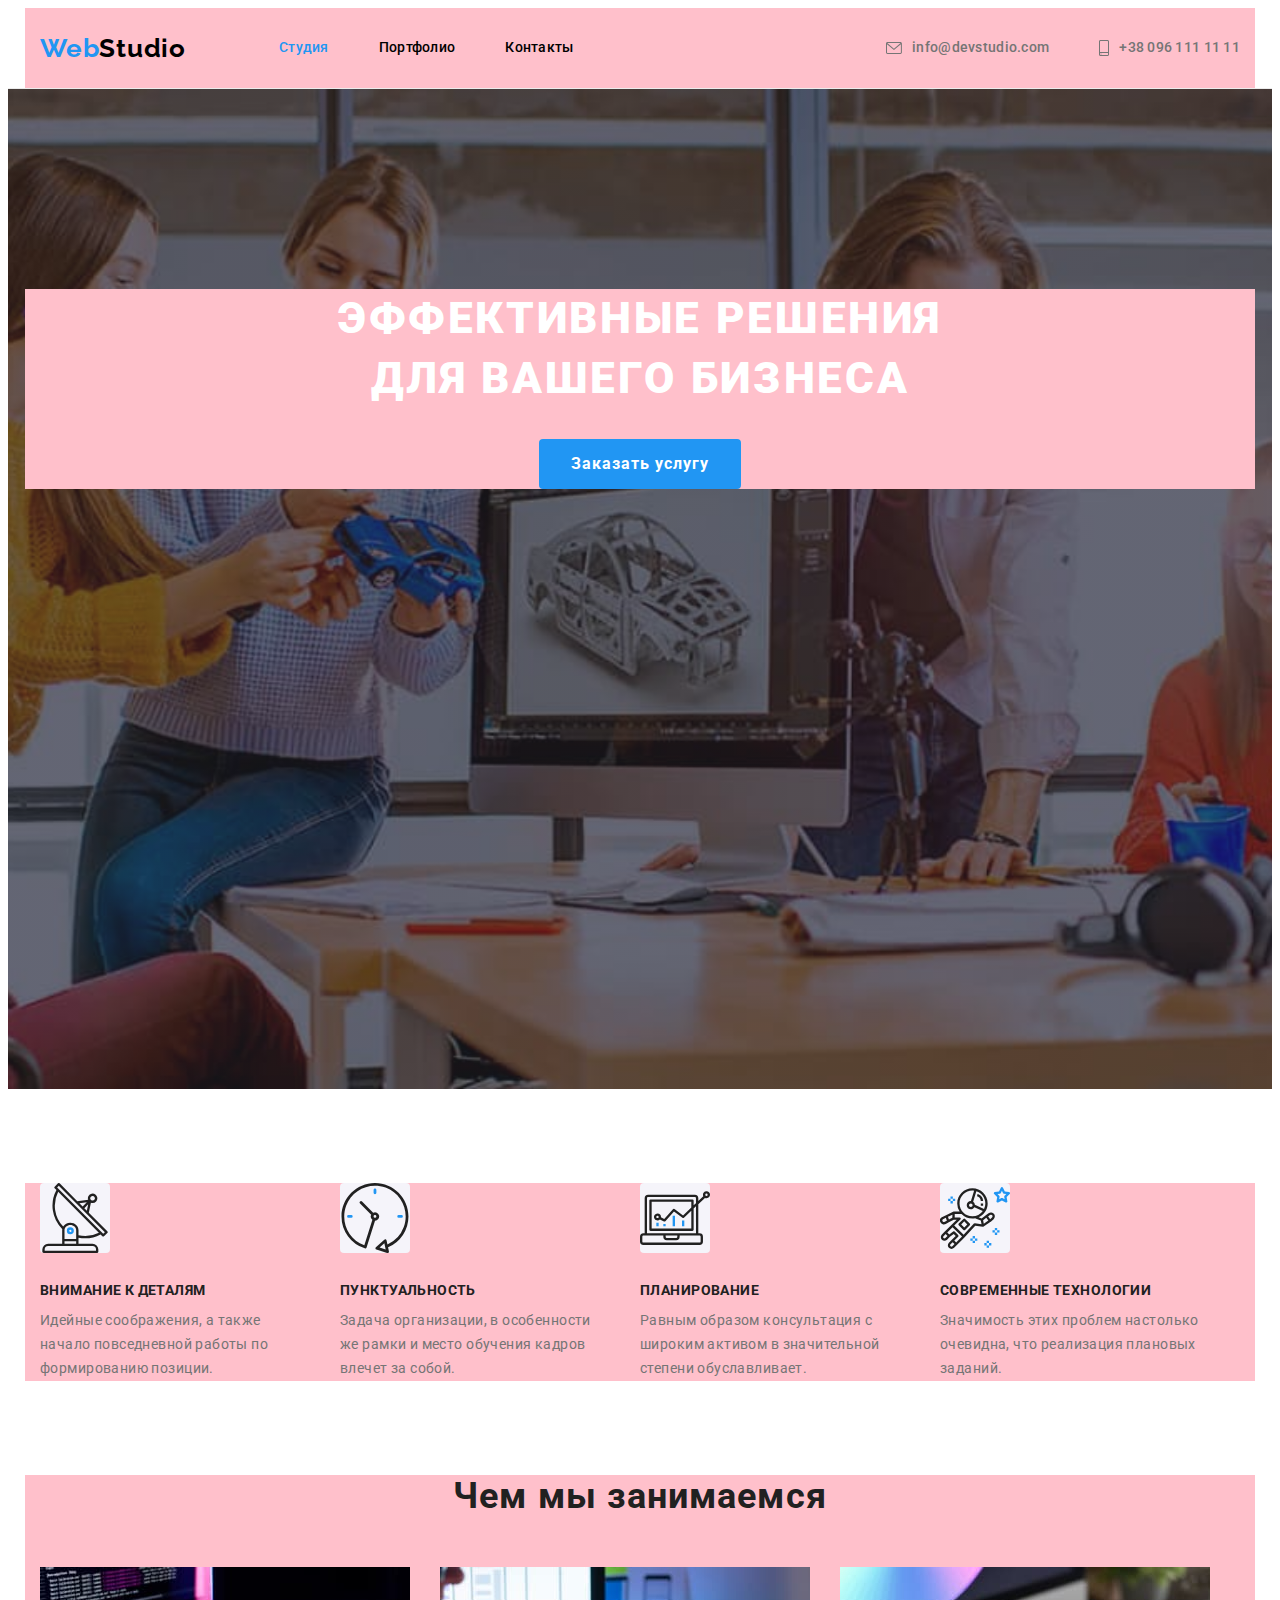
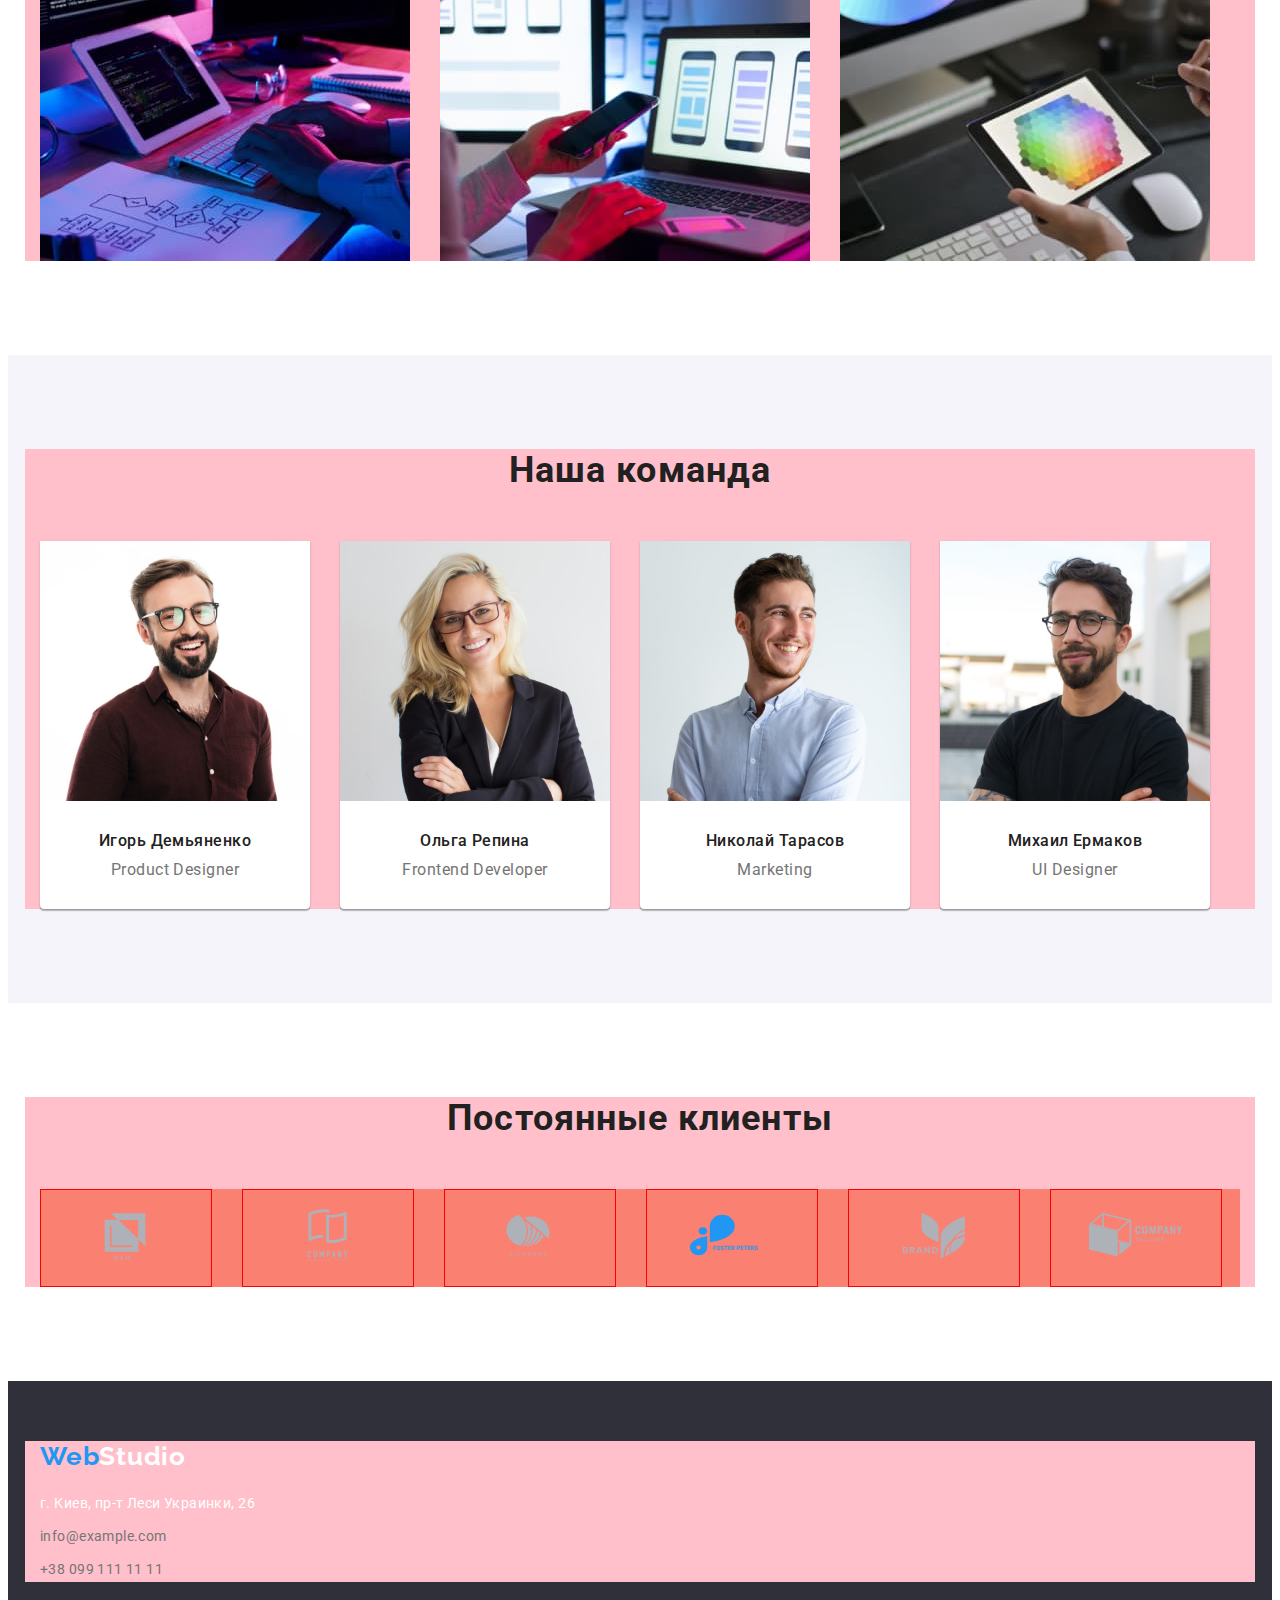
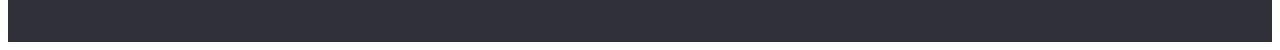
==== index.html @ 5b881569 "problem with pudding" ====
<!DOCTYPE html>
<html lang="ru">
<head>
  <meta charset="UTF-8">
  <meta http-equiv="X-UA-Compatible" content="IE=edge">
  <meta name="viewport" content="width=device-width, initial-scale=1.0">
  <title>WebStudio</title>
  <link href="https://fonts.googleapis.com/css2?family=Raleway:wght@700&family=Roboto:wght@400;500;700;900&display=swap" rel="stylesheet">
  <link rel="stylesheet" 
   href="https://cdnjs.cloudflare.com/ajax/libs/modern-normalize/1.1.0/modern-normalize.min.css" integrity="sha512-wpPYUAdjBVSE4KJnH1VR1HeZfpl1ub8YT/NKx4PuQ5NmX2tKuGu6U/JRp5y+Y8XG2tV+wKQpNHVUX03MfMFn9Q==" 
   crossorigin="anonymous"
   referrerpolicy="no-referrer" />
  <link rel="stylesheet" href="./css/style.css">
</head>
<body>
  <!-- шапка страници-->
  <header class="header">
    <div class="header-container container">
      <nav class="header-navigation">
        <a class="header-logo link" href="" lang="en">
           <span class="header-logo-first">Web</span>Studio</a>
        <ul class="header-list list">
          <li class="header-item"><a class="header-link link current" href="">Студия</a></li>
          <li class="header-item"><a class="header-link link" href="./portfolio.html">Портфолио</a></li>
          <li class="header-item"><a class="header-link link" href="">Контакты</a></li>
        </ul>
      </nav>
      <ul class="header-inf list">
        <li class="header-inf-item"><a class="header-inf-link link" href="mailto:info@devstudio.com">
          <svg class="header-inf-icon-convert">
            <use href="./img/icons.svg#convert"></use>
          </svg>info@devstudio.com</a></li>
        <li class="header-inf-item"><a class="header-inf-link link" href="tel:+380961111111">
          <svg class="header-inf-icon-smartphone">
            <use href="./img/icons.svg#smartphone"></use>
          </svg>+38 096 111 11 11</a></li>
      </ul>
    </div>
  </header>
  <main>
    
    <!-- секция герой -->
     <section class="hero">
      <div class="hero-container container ">
        <h1 class="hero-title">Эффективные решения для вашего бизнеса</h1>
        <button class="hero-btn" type="button">Заказать услугу</button>
      </div>
     </section>
    <!-- секция инфо о работе -->
     <section class="about section">
      <div class="container">
        <h2 class="about-title visually-hidden">Секция о работе</h2> <!-- скрытый заголовок -->
        <ul class="about-list list">
          <li class="about-item">
            <svg class="about-icon">
              <use href="./img/icons.svg#antenna" ></use>
            </svg>
            <h3 class="about-item-title">Внимание к деталям</h3>
            <p class="about-item-text">Идейные соображения, а также начало повседневной работы по формированию позиции.</p>
          </li>

          <li class="about-item">
            <svg class="about-icon">
              <use href="./img/icons.svg#clock"></use>
            </svg>
            <h3 class="about-item-title">Пунктуальность</h3>
            <p class="about-item-text">Задача организации, в особенности же рамки и место обучения кадров влечет за собой.</p>
          </li>

          <li class="about-item">
            <svg class="about-icon">
              <use href="./img/icons.svg#diagram"></use>
            </svg>
            <h3 class="about-item-title">Планирование</h3>
            <p class="about-item-text">Равным образом консультация с широким активом в значительной степени обуславливает.</p>
          </li>

          <li class="about-item">
            <svg class="about-icon">
              <use href="./img/icons.svg#astronaut"></use>
            </svg>
            <h3 class="about-item-title">Современные технологии</h3>
            <p class="about-item-text">Значимость этих проблем настолько очевидна, что реализация плановых заданий.</p>
          </li>
        </ul>
      </div>
     </section>
    <!-- секция чем занимаемся -->
     <section class="work section">
      <div class="container">
        <h2 class="work-title">Чем мы занимаемся</h2>
        <ul class="work-list list">
          <li class="work-item"><img src="./img/work1.jpg" alt="написание кода на техническом устройстве" width="370" height="294"></li>
          <li class="work-item"><img src="./img/work2.jpg" alt="дизайн продукта" width="370" height="294"></li>
          <li class="work-item"><img src="./img/work3.jpg" alt="выбор колористики" width="370" height="294"></li>
        </ul>
      </div>
     </section>
    <!-- секция инфо о команде -->
     <section class="comand section">
      <div class="container">
        <h2 class="comand-title">Наша команда</h2>
        <ul class="comand-list list">
          <li class="comand-item">
            <img src="./img/person1.jpg" alt="первый член команды" width="270" height="260">
            <div class="comand-box">
              <h3 class="comand-item-name">Игорь Демьяненко</h3>
              <p class="comand-item-work" lang="en">Product Designer</p>
          
            </div>  
          </li>

          <li class="comand-item">
            <img src="./img/person2.jpg" alt="второй член команды" width="270" height="260">
            <div class="comand-box">
              <h3 class="comand-item-name">Ольга Репина</h3>
              <p class="comand-item-work" lang="en">Frontend Developer</p>
          
            </div>
          </li>

          <li class="comand-item">
            <img src="./img/person3.jpg" alt="третий член команды" width="270" height="260">
            <div class="comand-box">
              <h3 class="comand-item-name">Николай Тарасов</h3>
              <p class="comand-item-work" lang="en">Marketing</p>
            </div>
          </li>

          <li class="comand-item">
            <img src="./img/person4.jpg" alt="четвертый член команды" width="270" height="260">
            <div class="comand-box">
              <h3 class="comand-item-name">Михаил Ермаков</h3>
              <p class="comand-item-work" lang="en">UI Designer</p>
            </div>
          </li>
        </ul>
      </div>  
     </section>
    <!--  секция постоянные клиенты-->
     <section class="clients section">
       <div class="container">
        <h2 class="clients-title">Постоянные клиенты</h2>
        <ul class="clients-list list">
          <li class="clients-item"><a class="clients-link link" href="">
            <svg class="clients-icon" width="106" height="60">
              <use href="./img/icons.svg#client1"></use>
            </svg> 
          </a></li>
          <li class="clients-item"><a class="clients-link link" href="">
            <svg class="clients-icon" width="106" height="60">
              <use href="./img/icons.svg#client2"></use>
            </svg> 
          </a></li>
          <li class="clients-item"><a class="clients-link link" href="">
            <svg class="clients-icon" width="106" height="60">
              <use href="./img/icons.svg#client3"></use>
            </svg> 
          </a></li>
          <li class="clients-item"><a class="clients-link link" href="">
            <svg class="clients-icon" width="106" height="60">
              <use href="./img/icons.svg#client4"></use>
            </svg> 
          </a></li>
          <li class="clients-item"><a class="clients-link link" href="">
            <svg class="clients-icon" width="106" height="60">
              <use href="./img/icons.svg#client5"></use>
            </svg> 
          </a></li>
          <li class="clients-item"><a class="clients-link link" href="">
            <svg class="clients-icon" width="106" height="60">
              <use href="./img/icons.svg#client6"></use>
            </svg> 
          </a></li>
        </ul>
       </div> 
     </section>
  </main>
  <footer class="footer">
    <div class="container">
      <a class="footer-logo link" href="" lang="en"><span class="footer-logo-first">Web</span>Studio</a>
      <address class="footer-address">
      <ul class="footer-adress-list list">
        <li class="footer-adress-item">
          <a class="footer-adress-nav-link link" href="https://goo.gl/maps/MZJRuHexeMQYuUyE6" target="_blank" rel="noopener noreferrer">г. Киев, пр-т Леси Украинки, 26</a>
        </li>

        <li class="footer-adress-item">
          <a class="footer-adress-link link" href="mailto:info@example.com">info@example.com</a>
        </li>
        
        <li class="footer-adress-item">
          <a class="footer-adress-link link" href="tel:+380991111111">+38 099 111 11 11</a>
        </li>
      </ul>
    </address>   
    </div>
  </footer>
</body>
</html>
---- css/style.css ----
:root {
    --accent-color: #2196F3;
    --primary-color: #757575;
    --header-logo-color: #000000;
    --main-title-color:#212121;
    --hero-title-color: #ffffff;
    --footer-tel-mail-text-color: rgba(255, 255, 255, 0,6);
    --hero-btn-color: #188CE8;
    --background-about-icon: #F5F4FA;

    --second-background-color:#F5F4FA;
    --main-background-color: #2F303A;
    --border-color: #ECECEC;
    --border-color-filter: #EEEEEE;
    --box-shadow-comand:0px 1px 3px rgba(0, 0, 0, 0.12), 0px 1px 1px rgba(0, 0, 0, 0.14), 0px 2px 1px rgba(0, 0, 0, 0.2)

}

p, h1, h2, h3, h4, h5, h6{
    margin: 0px;
}
ul{
    margin: 0;
    padding: 0;
}
.container{
    width: 1200px;
    padding-left: 15px;
    padding-right: 15px;
    margin: 0 auto;
    background-color: pink;
}
body {
    font-family: "Roboto",sans-serif;
    color: var(--primary-color);
    background-color: var(--hero-title-color);
}
.list {
    list-style: none;
}
.link {
    text-decoration: none;
}
.visually-hidden {
    position: absolute;
    white-space: nowrap;
    width: 1px;
    height: 1px;
    overflow: hidden;
    border: 0;
    padding: 0;
    clip: rect(0 0 0 0);
    clip-path: inset(50%);
    margin: -1px;
}
.header-list .header-link.current {
    color: var(--accent-color);
}
.filter-btn-list .filter-btn.current {
    color: var(--hero-title-color);
    background-color: var(--accent-color);
}

.section{
    padding: 94px 0;
}
img{
    display: block;
    max-width: 100%;
    height: auto;
}
/* -------------------header--------------------------- */
.header{
    border-bottom: 1px solid var(--border-color);
 
}
.header-container{
    display: flex;
    align-items: center;
}
.header-navigation{
    display: flex;
    align-items: center;
}
.header-logo {
    margin-right: 93px;

    font-family: Raleway;
    font-weight: 700;
    font-size: 26px;
    line-height: 1.09;
    letter-spacing: 0.03em;
    color: var(--header-logo-color);
}
.header-logo-first {
    color: var(--accent-color);
}
.header-link {
    display: block;
    padding-top: 32px;
    padding-bottom: 32px;

    font-weight: 500;
    font-size: 14px;
    line-height: 1.14;
    letter-spacing: 0.02em;
    color: var(--header-logo-color);
}
.header-link:hover,
.header-link:focus,
.header-inf-link:hover,
.header-inf-link:focus{
    color: var(--accent-color);
}
.header-inf{
    display: flex;
    margin-left: auto;

    }
.header-inf-link {
    padding-top: 32px;
    padding-bottom: 32px;
    display: flex;
    align-items: center;

    font-weight: 500;
    font-size: 14px;
    line-height: 1.14;
    letter-spacing: 0.02em;
    color: var(--primary-color);


}
.header-inf-icon-convert{
    margin-right: 10px;

    width: 16px;
    height: 12px;
    fill: currentColor;
    
}
.header-inf-icon-smartphone{
    margin-right: 10px;

    width: 10px;
    height: 16px;  
    fill: currentColor  
}
.header-inf-item + .header-inf-item {
    margin-left: 50px;
}

.header-list{
    display: flex;
}
.header-item:not(:last-child){
    margin-right: 50px;
}


/* -------------------hero--------------------------- */
.hero {
   
    text-align: center  ;

    padding: 200px 0;
    max-width: 1600px;
    height: 600px;
    margin-left: auto;
    margin-right: auto;

    background-color: var(--main-background-color); 
    background-image:
    linear-gradient( 
        rgba(47, 48, 58, 0.4),
    rgba(47, 48, 58, 0.4)
    ),
    url(../img/hero.jpg);
    background-repeat: no-repeat;
    background-position: center;
    background-size: cover;
}

.hero-title {
    margin: 0 auto 30px;


    width: 696px;  
    font-weight: 900;
    font-size: 44px;
    line-height: 1.36;
    text-align: center;
    letter-spacing: 0.06em;
    text-transform: uppercase;
    color: var(--hero-title-color);
}
.hero-btn {    
    border-radius: 4px;
    border: 0px;
    min-width: 200px;   
    padding: 10px 32px;

    font-style: normal;
    font-family: inherit;
    font-weight: 700;
    font-size: 16px;
    line-height: 1.87;
    
    align-items: center;
    text-align: center;
    letter-spacing: 0.06em;
    color: var(--hero-title-color);
    cursor: pointer;
    background-color: var(--accent-color);
  
}
.hero-btn:focus,
.hero-btn:hover{
    background-color: var(--hero-btn-color) ;
}
/* -------------------about--------------------------- */
.about-list{
    display: flex;
    flex-wrap: wrap;
}
.about-item{
    width: 270px;
    
}
.about-item:not(:nth-child(4n)){
    margin-right: 30px;
}
.about-icon{
    display: flex;
    /* padding-top: 25px;
    padding-bottom: 25px; */
    margin-bottom: 30px;
    width: 70px;
    height: 70px;
    border-radius: 4px;
    background-color: var(--background-about-icon);
}
.about-item-title {
    margin-bottom: 10px;

    font-weight: 700;
    font-size: 14px;
    line-height: 1.14;
    letter-spacing: 0.03em;
    text-transform: uppercase;
    color: var(--main-title-color);   
 
}
.about-item-text {
    font-size: 14px;
    line-height: 1.71;
    letter-spacing: 0.03em;
}
/* -------------------work--------------------------- */
.work{
    padding-top: 0;
}
.work-list{
    display: flex;
    flex-wrap: wrap;
}
.work-item:not(:nth-child(3n)){
    margin-right: 30px;
}
.work-title {
    margin-bottom: 50px;

    font-weight: 700;
    font-size: 36px;
    line-height: 1.17;
    text-align: center;
    letter-spacing: 0.03em;
    color: var(--main-title-color);
}
/* -------------------comand--------------------------- */
.comand {
    background-color: var(--second-background-color);
}
.comand-list{
    display: flex;
    flex-wrap: wrap;
}
.comand-item {
    background-color: var(--hero-title-color);
    border-radius: 0px 0px 4px 4px;
    box-shadow: var(--box-shadow-comand);
}
.comand-item:not(:nth-child(4n)){
    margin-right: 30px;
}
.comand-title {
    margin-bottom: 50px;

    font-style: normal; 
    font-weight: 700;
    font-size: 36px;
    line-height: 1.17;
    text-align: center;
    letter-spacing: 0.03em;
    color: var(--main-title-color);
}
.comand-box{
    padding-top: 30px;
    padding-bottom: 30px;
}
.comand-item-name {
    margin-bottom: 10px; 

    font-weight: 500;
    font-size: 16px;
    line-height: 1.19;
    text-align: center;
    letter-spacing: 0.03em;
    color: var(--main-title-color);
}
.comand-item-work {
    font-size: 16px;
    line-height: 1.19;
    text-align: center;
    letter-spacing: 0.03em;
    
    color: #757575;
}
/* -------------------clients--------------------------- */
.clients-title{
    margin-bottom: 50px;
 
    font-style: normal;
    font-weight: 700;
    font-size: 36px;
    line-height: 1.17;
    text-align: center;
    letter-spacing: 0.03em;

    color: var(--main-title-color);
    }

.clients-list{
    display: flex;
    background-color: salmon;
    
}
.clients-item{
    border: 1px solid red;
    padding: 16px 32px;

}
.clients-item + .clients-item {
    margin-left: 30px;
}


/* -------------------footer--------------------------- */
.footer {
    background-color: var(--main-background-color);
    padding-top: 60px;
    padding-bottom: 60px;
}
.footer-logo {
    display: block;
    margin-bottom: 20px;

    font-family: Raleway;
    font-style: normal;
    font-weight: 700;
    font-size: 26px;
    line-height: 1.19;
    letter-spacing: 0.03em;
    color: var(--hero-title-color);
 }
.footer-adress-item:not(:last-child){
    margin-bottom: 9px;
}
.footer-logo-first{
    color: var(--accent-color);
}
.footer-adress-nav-link {
    font-style: normal;
    font-weight: normal;
    font-size: 14px;
    line-height: 1.71;
    letter-spacing: 0.03em;
    color: var(--hero-title-color);
}
.footer-adress-link {
    font-style: normal;
    font-weight: normal;
    font-size: 14px;
    line-height: 1.71;
    letter-spacing: 0.03em;
    color: var(--footer-tel-mail-text-color);
}
.footer-adress-nav-link:hover,
.footer-adress-nav-link:focus,
.footer-adress-link:hover,
.footer-adress-link:focus{
    color: var(--accent-color);
}



/* -------------------PORTFOLIO.HTML--------------------------- */



/* -----------------filter-btn--------------------------------- */
.filter-btn-list{
    display: flex;
    margin-left: auto;
    margin-right: auto;
    margin-bottom: 50px;
    justify-content: center;
}
.filter-btn {
    display: inline-block;
    border-radius: 4px;
    border: 0px;
    padding: 6px 22px;

    background-color: var(--second-background-color);
    font-family: inherit;
    font-style: normal;
    font-weight: 500;
    font-size: 16px;
    line-height: 1.62;
    text-align: center;
    letter-spacing: 0.03em;

    color: var(--main-title-color);
    cursor: pointer;

}
.filter-btn-item:not(:last-child){
    margin-right: 8px;
}

.filter-btn:hover,
.filter-btn:focus {
    color: var(--hero-title-color);
    background-color: var(--accent-color);
}
/* ----------------filter-container--------------------------------? */
.filter-container-list{
    display: flex;
    flex-wrap: wrap;

    margin-left: -30px;
    margin-top: -30px;
}
.filter-container-item{
    margin: 0;
    padding: 0;
    flex-basis: calc(100% / 3 - 30px);
    margin-left: 30px;
    margin-top: 30px;
   
    border: 1px solid var(--border-color-filter);   
    background-color: var(--hero-title-color);
   
}

.filter-container-title {
    margin-bottom: 4px; 

    font-style: normal;
    font-weight: 700;
    font-size: 18px;
    line-height: 2;
    letter-spacing: 0.06em;
    color: var(--main-title-color);
}
.filter-container-after-title {
    font-size: 16px;
    line-height: 1.87;
    letter-spacing: 0.03em;
    color: var(--primary-color);
}
.filter-container-link {
    background-color: var(--hero-title-color);
}
.filter-box{
    padding: 20px 24px;
}
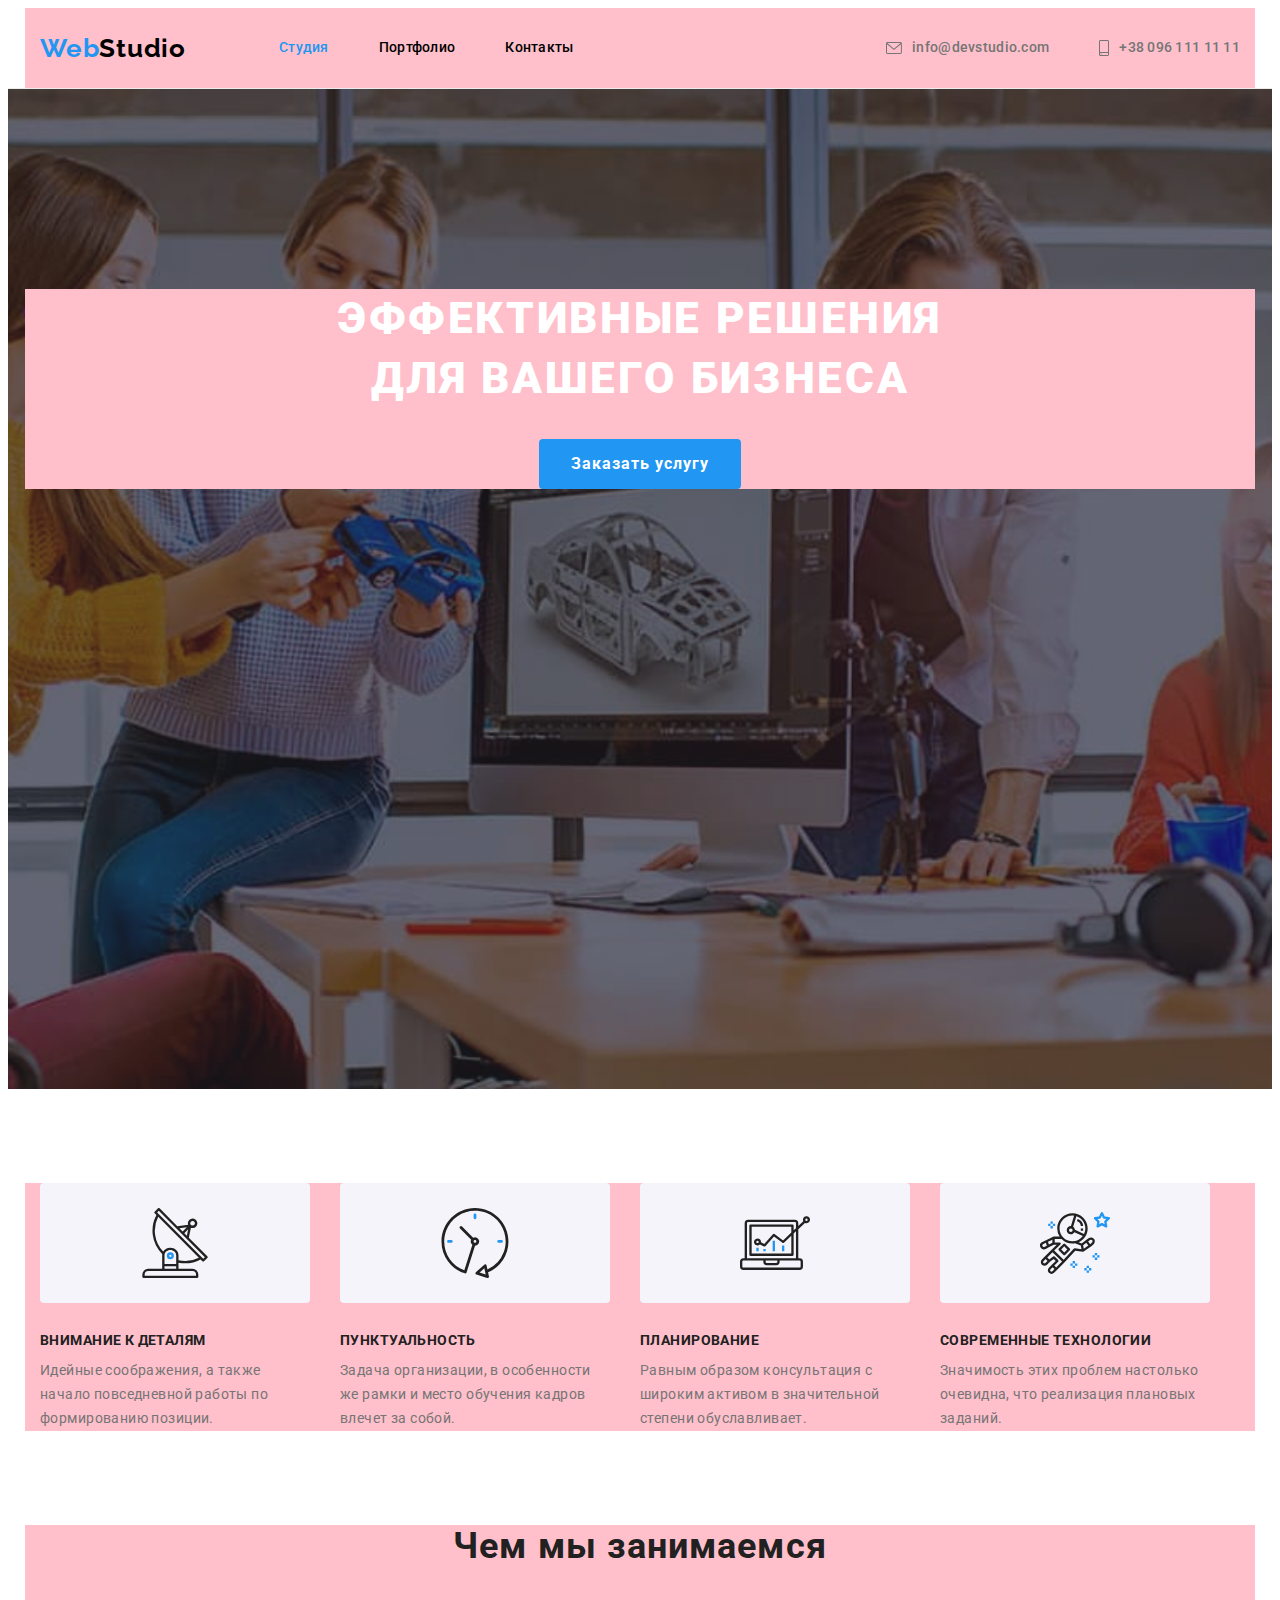
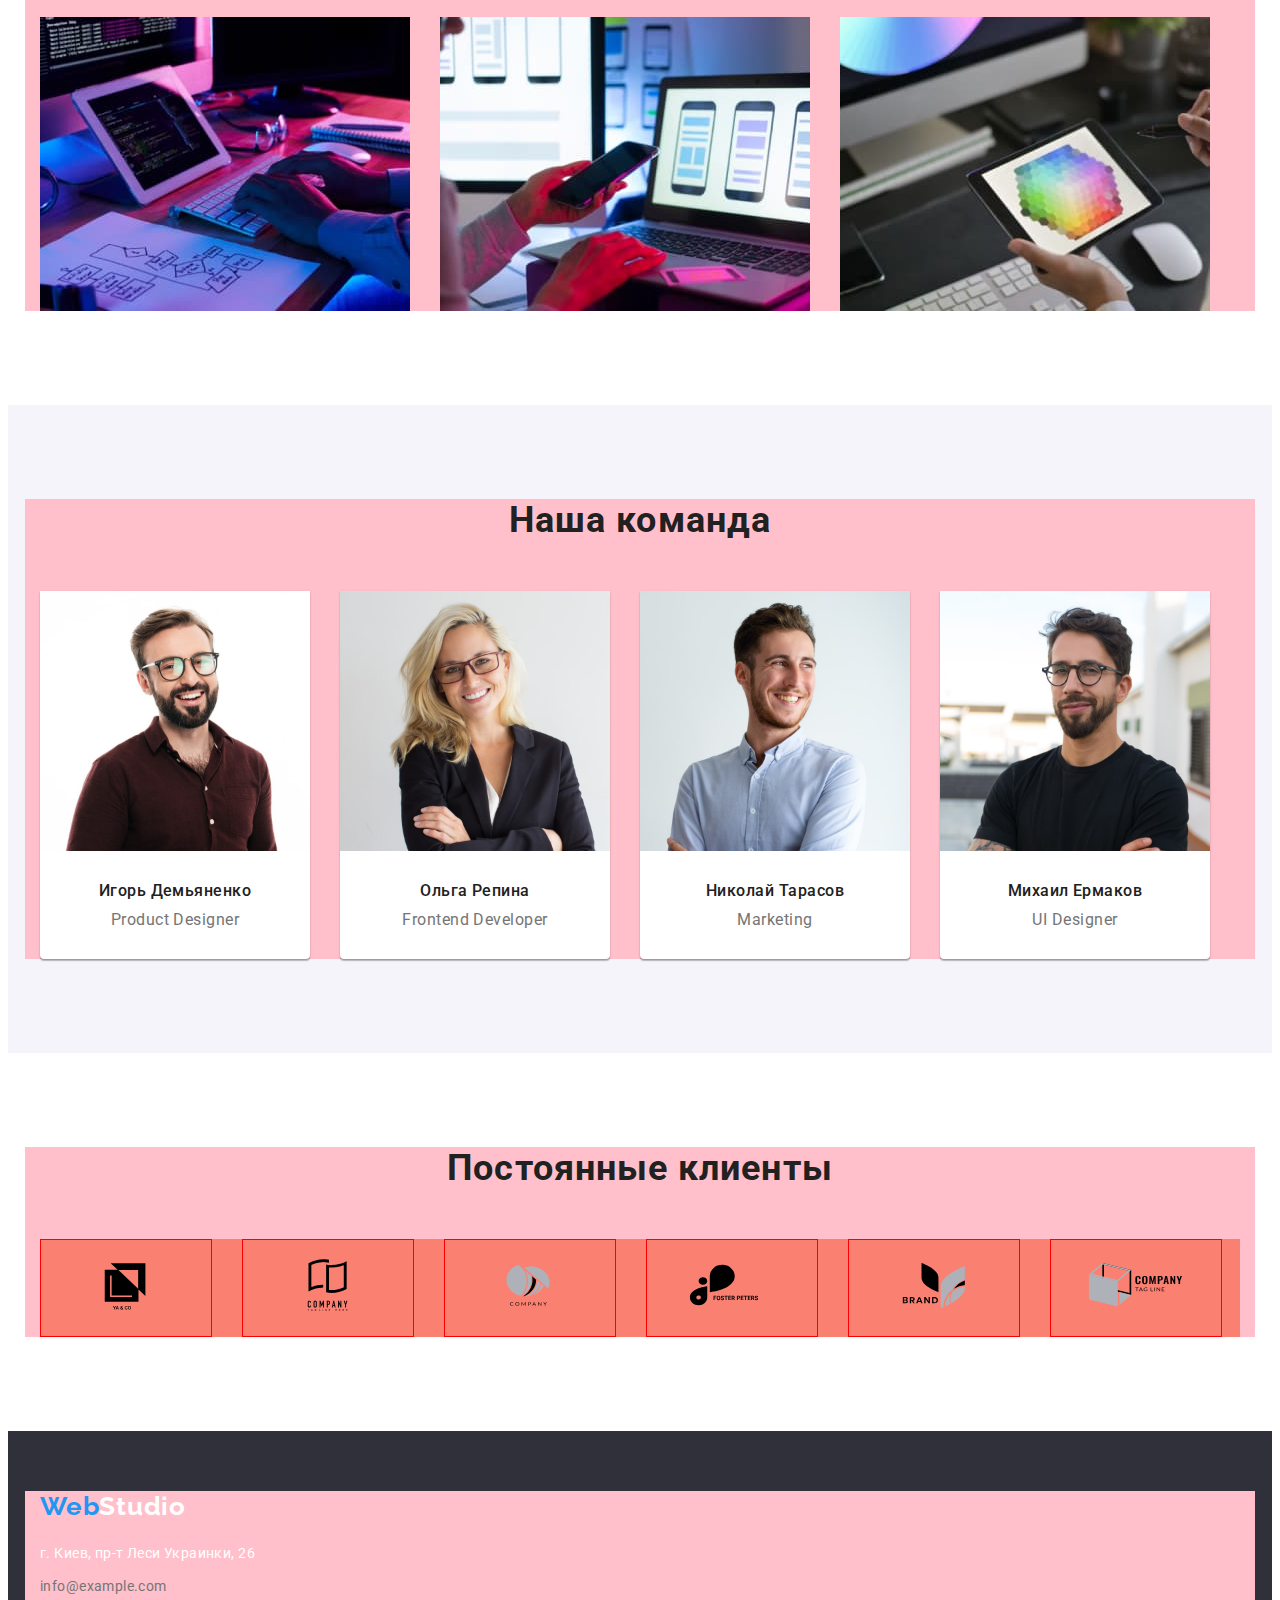
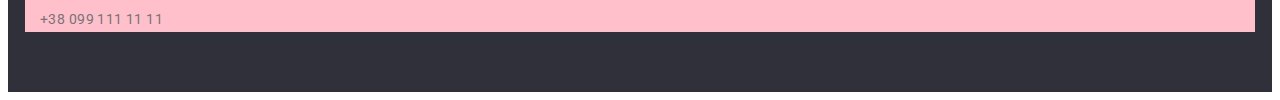
==== commit dd3fccec: "+about finish" ====
--- a/index.html
+++ b/index.html
@@ -52,33 +52,41 @@
         <h2 class="about-title visually-hidden">Секция о работе</h2> <!-- скрытый заголовок -->
         <ul class="about-list list">
           <li class="about-item">
-            <svg class="about-icon">
-              <use href="./img/icons.svg#antenna" ></use>
-            </svg>
+            <div class="about-item-icon">
+              <svg class="about-icon">
+                <use href="./img/icons.svg#antenna" ></use>
+              </svg>
+            </div class="about-item-icon">
             <h3 class="about-item-title">Внимание к деталям</h3>
             <p class="about-item-text">Идейные соображения, а также начало повседневной работы по формированию позиции.</p>
           </li>
 
           <li class="about-item">
-            <svg class="about-icon">
-              <use href="./img/icons.svg#clock"></use>
-            </svg>
+            <div class="about-item-icon">
+              <svg class="about-icon">
+                <use href="./img/icons.svg#clock"></use>
+              </svg>
+            </div class="about-item-icon">
             <h3 class="about-item-title">Пунктуальность</h3>
             <p class="about-item-text">Задача организации, в особенности же рамки и место обучения кадров влечет за собой.</p>
           </li>
 
           <li class="about-item">
-            <svg class="about-icon">
-              <use href="./img/icons.svg#diagram"></use>
-            </svg>
+            <div class="about-item-icon">
+              <svg class="about-icon">
+                <use href="./img/icons.svg#diagram"></use>
+              </svg>
+            </div>
             <h3 class="about-item-title">Планирование</h3>
             <p class="about-item-text">Равным образом консультация с широким активом в значительной степени обуславливает.</p>
           </li>
 
           <li class="about-item">
-            <svg class="about-icon">
-              <use href="./img/icons.svg#astronaut"></use>
-            </svg>
+            <div class="about-item-icon">
+              <svg class="about-icon">
+                <use href="./img/icons.svg#astronaut"></use>
+              </svg>
+            </div>
             <h3 class="about-item-title">Современные технологии</h3>
             <p class="about-item-text">Значимость этих проблем настолько очевидна, что реализация плановых заданий.</p>
           </li>
--- a/css/style.css
+++ b/css/style.css
@@ -230,15 +230,17 @@
 .about-item:not(:nth-child(4n)){
     margin-right: 30px;
 }
+.about-item-icon{
+    padding: 25px 100px;
+    background-color: var(--background-about-icon);
+    margin-bottom: 30px;
+    border-radius: 4px;
+}
 .about-icon{
     display: flex;
-    /* padding-top: 25px;
-    padding-bottom: 25px; */
-    margin-bottom: 30px;
+
     width: 70px;
     height: 70px;
-    border-radius: 4px;
-    background-color: var(--background-about-icon);
 }
 .about-item-title {
     margin-bottom: 10px;
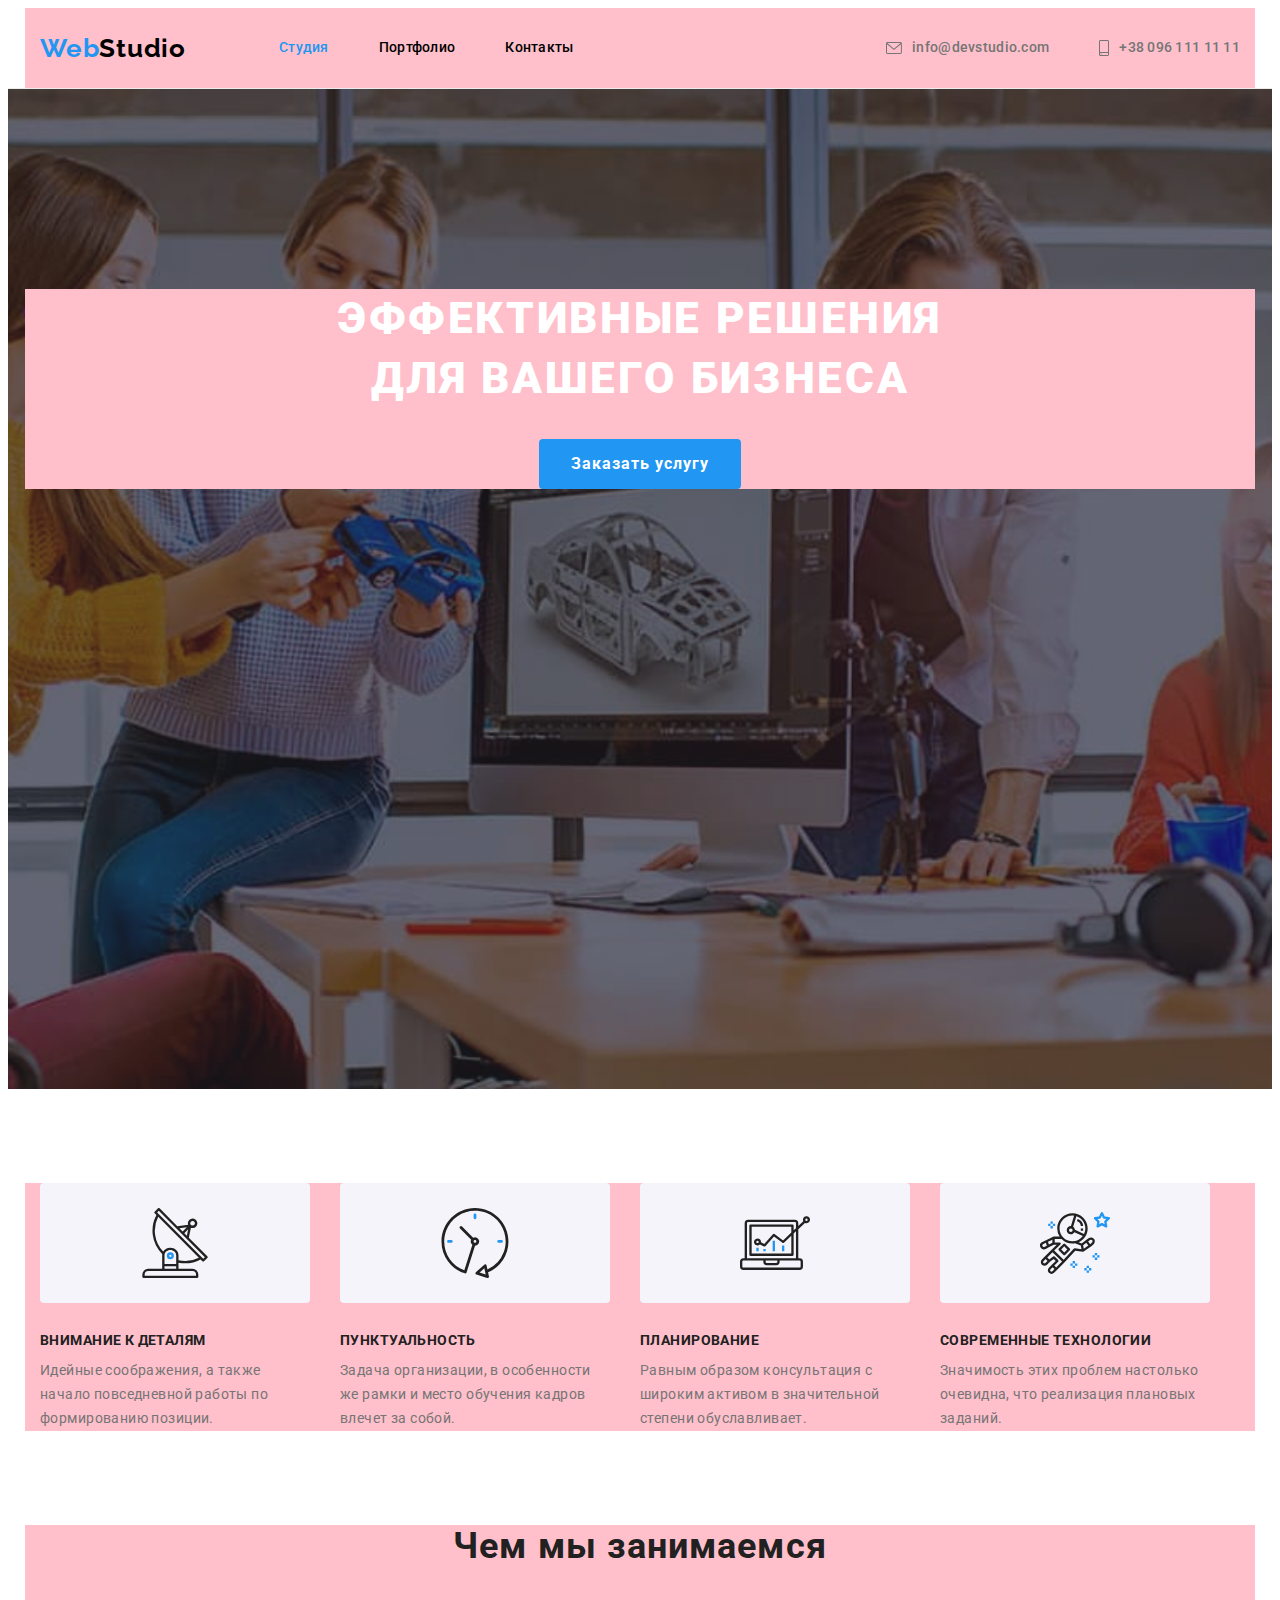
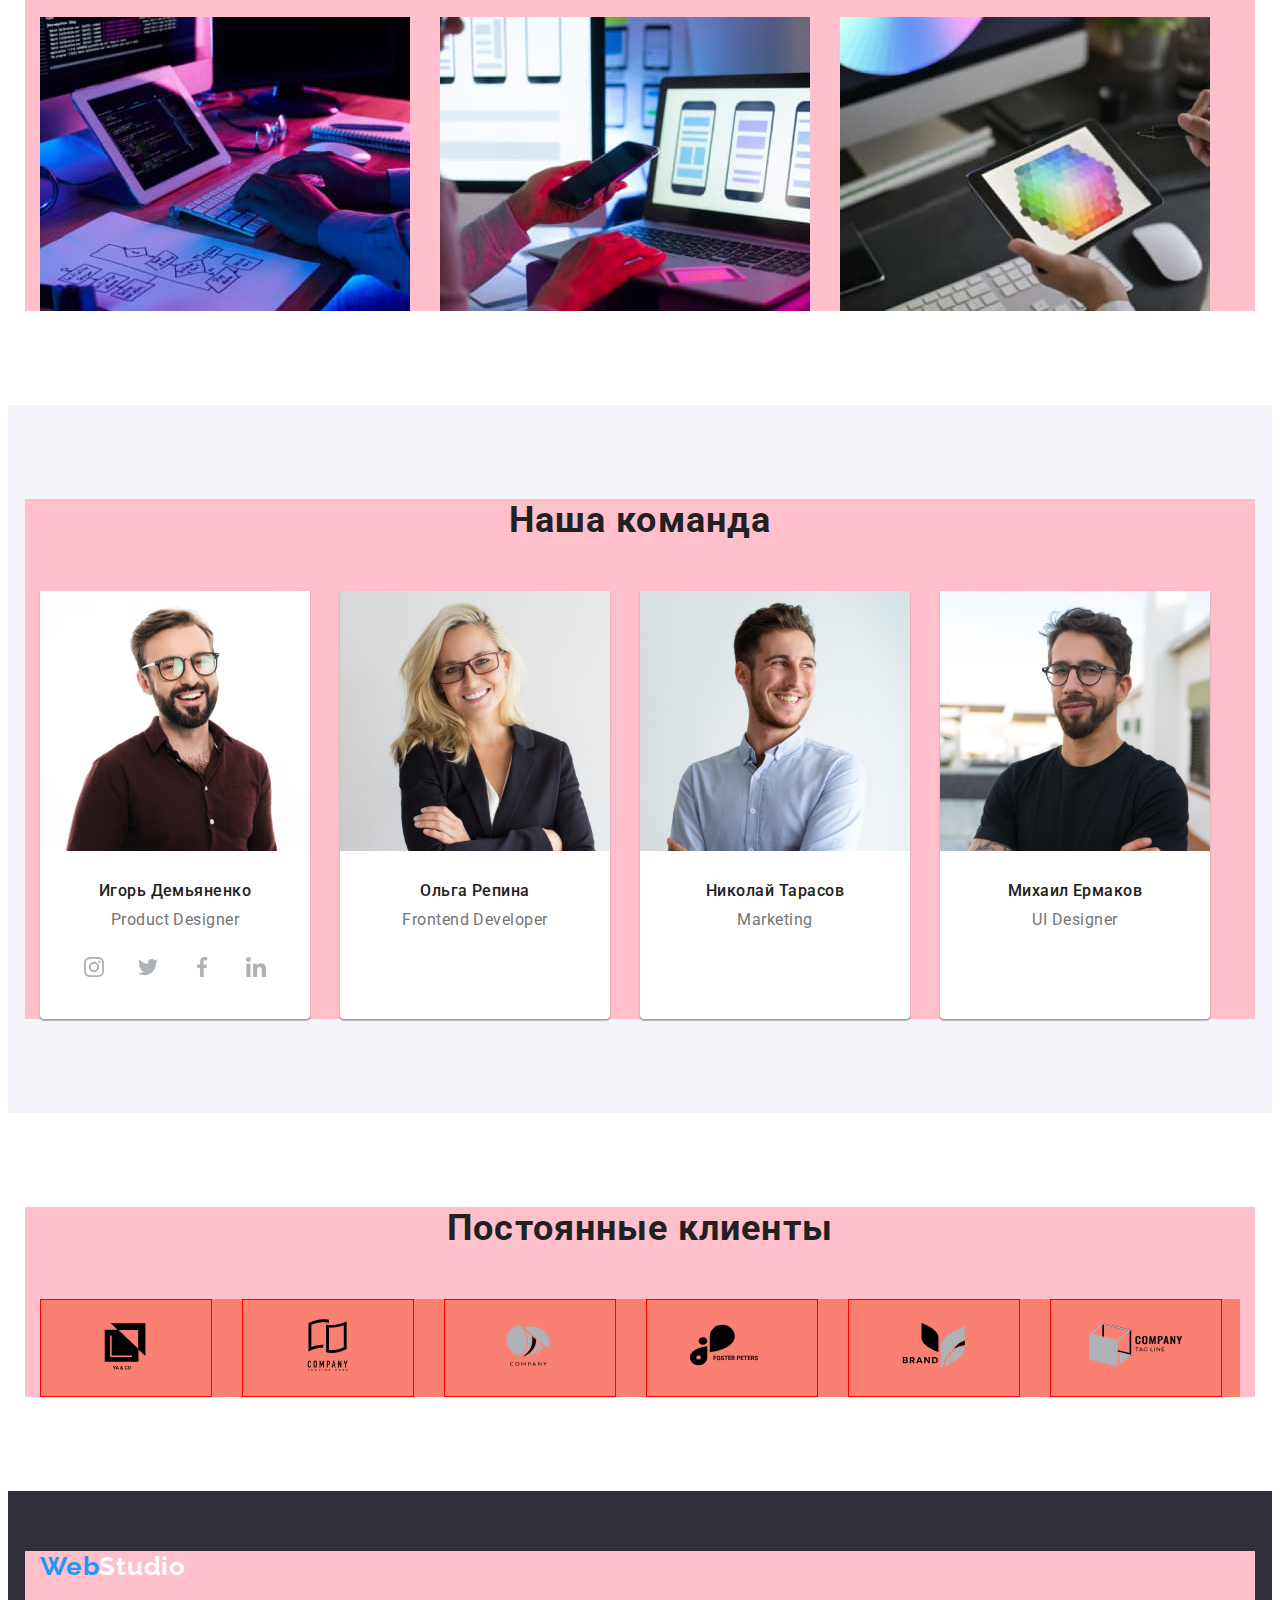
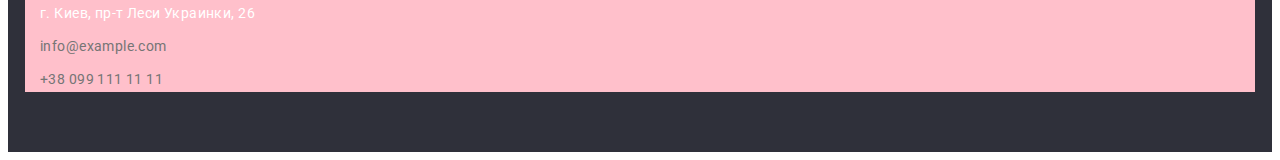
==== commit 61cdad55: "scons in card" ====
--- a/index.html
+++ b/index.html
@@ -114,7 +114,28 @@
             <div class="comand-box">
               <h3 class="comand-item-name">Игорь Демьяненко</h3>
               <p class="comand-item-work" lang="en">Product Designer</p>
-          
+              <ul class="comand-social-list list">
+
+                <li class="comand-social-item"><a class="comand-social-link link" href="">
+                  <svg class="comand-social-icon">
+                    <use href="./img/icons.svg#instagram"></use>
+                  </svg></a></li>
+                
+                <li class="comand-social-item"><a class="comand-social-link link" href="">
+                  <svg class="comand-social-icon">
+                    <use href="./img/icons.svg#twitter"></use>
+                  </svg></a></li>
+
+                <li class="comand-social-item"><a class="comand-social-link link" href="">
+                  <svg class="comand-social-icon">
+                    <use href="./img/icons.svg#facebook" ></use>
+                  </svg></a></li>
+
+                <li class="comand-social-item"><a class="comand-social-link link" href="">
+                  <svg class="comand-social-icon">
+                    <use href="./img/icons.svg#linkedin" ></use>
+                  </svg></a></li>
+              </ul>
             </div>  
           </li>
 
--- a/css/style.css
+++ b/css/style.css
@@ -8,11 +8,14 @@
     --hero-btn-color: #188CE8;
     --background-about-icon: #F5F4FA;
 
+    --social-icon: #AFB1B8;
+
     --second-background-color:#F5F4FA;
     --main-background-color: #2F303A;
     --border-color: #ECECEC;
     --border-color-filter: #EEEEEE;
     --box-shadow-comand:0px 1px 3px rgba(0, 0, 0, 0.12), 0px 1px 1px rgba(0, 0, 0, 0.14), 0px 2px 1px rgba(0, 0, 0, 0.2)
+   
 
 }
 
@@ -321,13 +324,47 @@
     color: var(--main-title-color);
 }
 .comand-item-work {
+    margin-bottom: 16px;
+   
     font-size: 16px;
     line-height: 1.19;
     text-align: center;
     letter-spacing: 0.03em;
     
-    color: #757575;
-}
+    color: var(--primary-color);
+}
+
+
+
+
+
+
+.comand-social-list{
+    display: flex;
+    justify-content: center;
+
+
+
+}
+.comand-social-item{
+    padding: 12px;
+}
+.comand-social-link{
+
+
+}
+.comand-social-icon{
+
+    display: flex;
+    width: 20px;
+    height: 20px;
+    fill: var(--social-icon);
+}
+.comand-social-item:not(:last-child){
+    margin-right: 10px;
+}
+
+
 /* -------------------clients--------------------------- */
 .clients-title{
     margin-bottom: 50px;
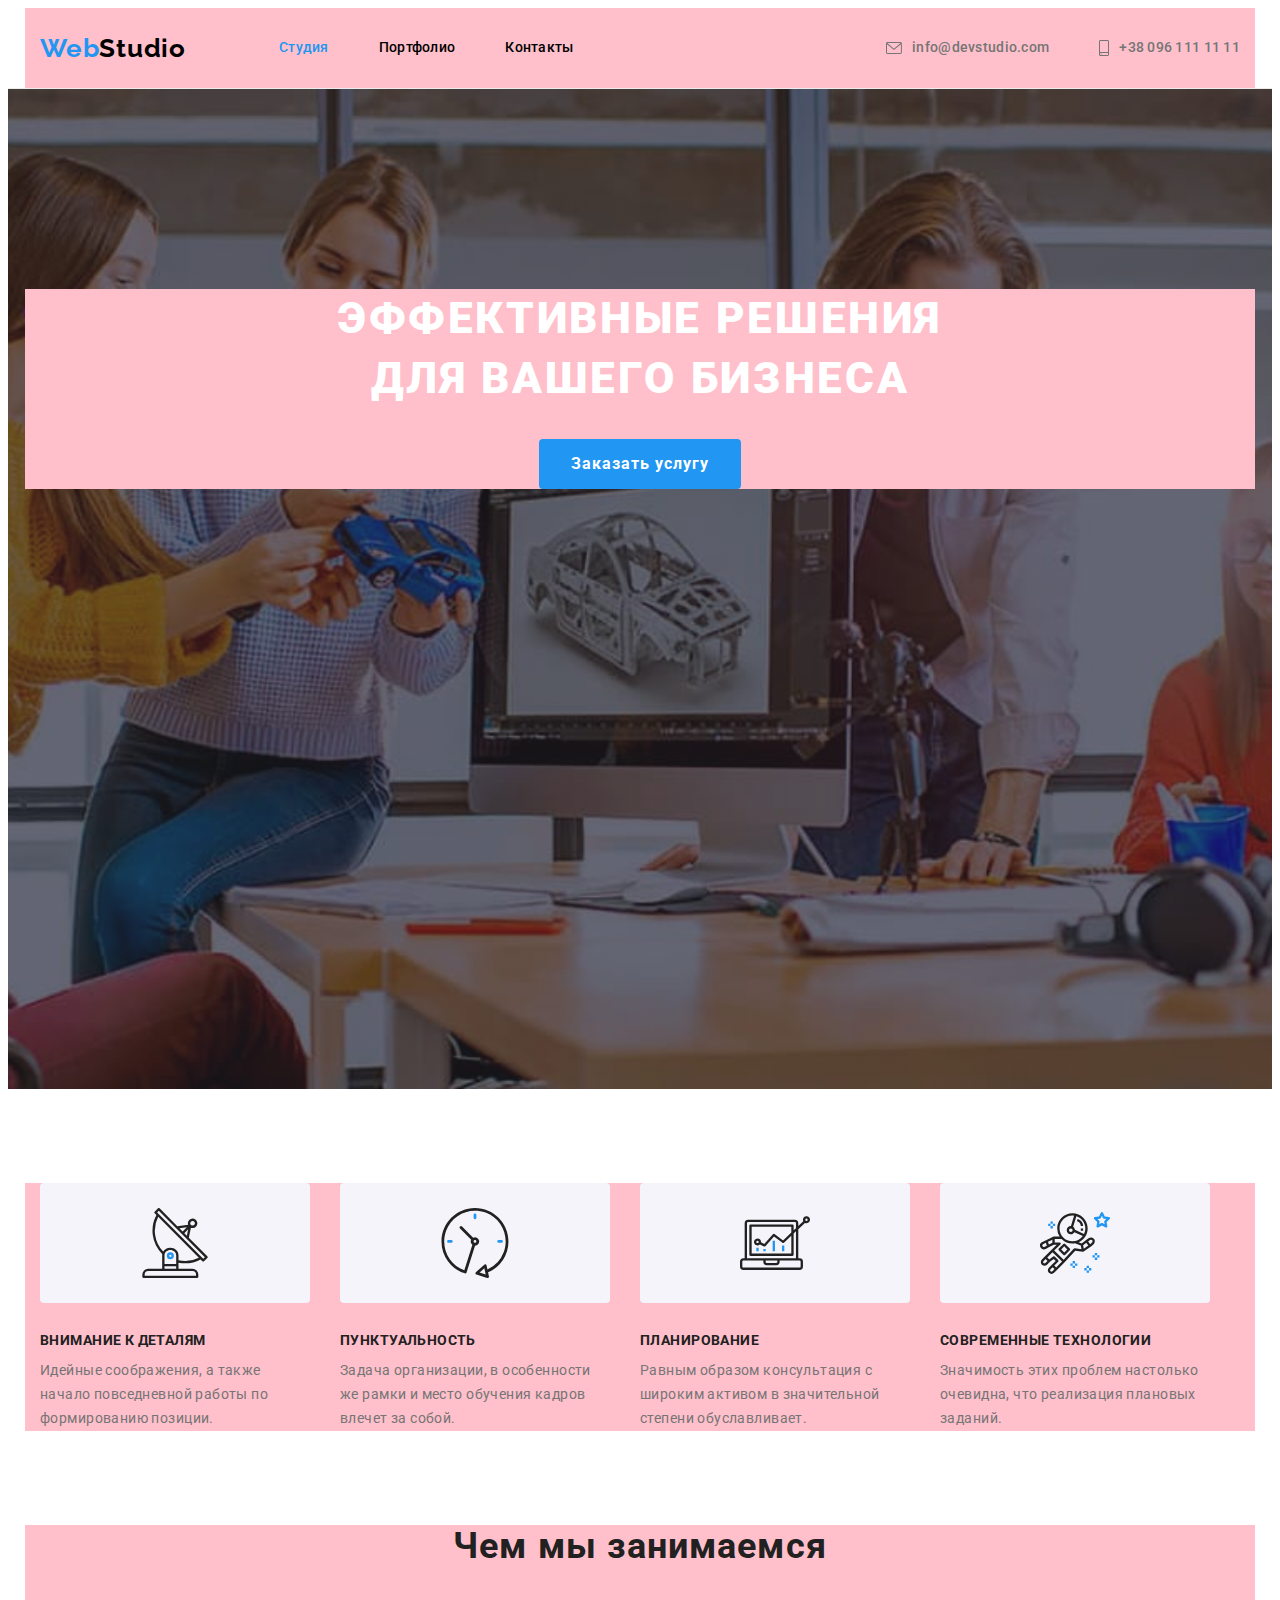
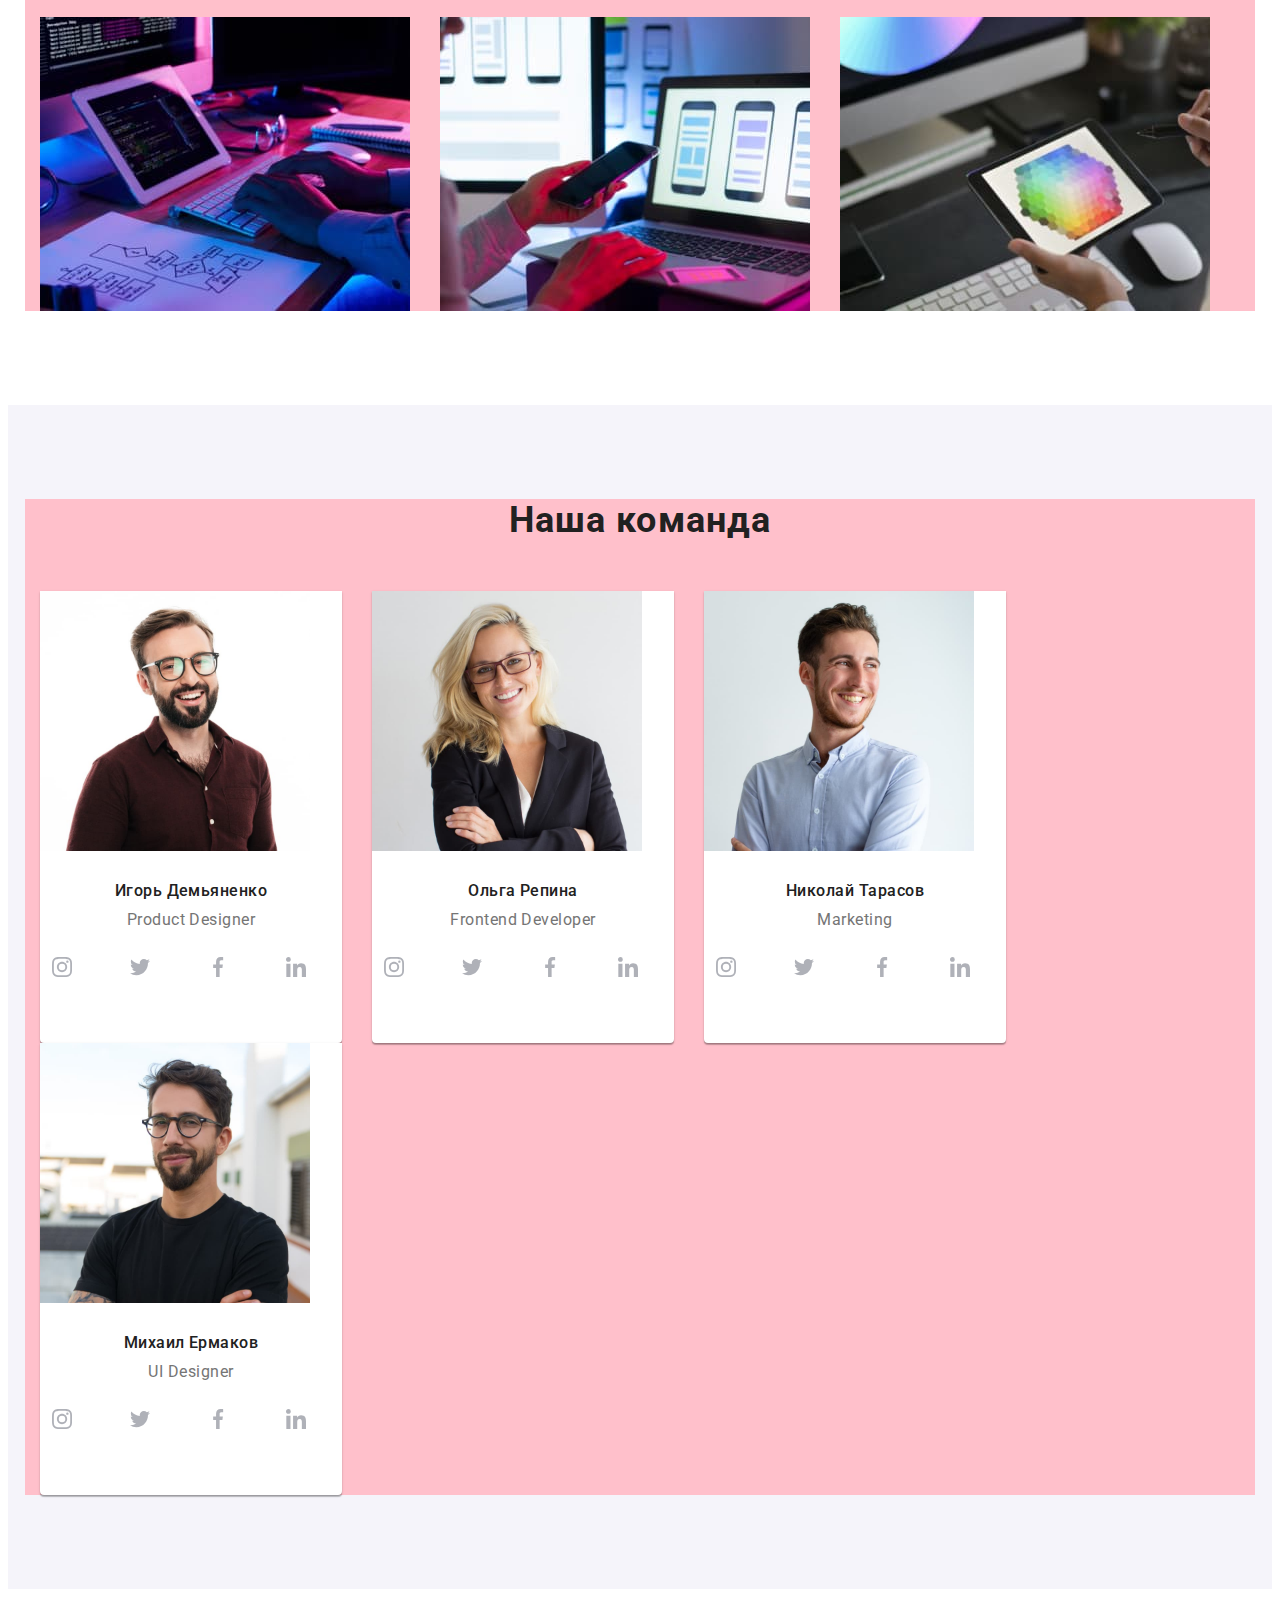
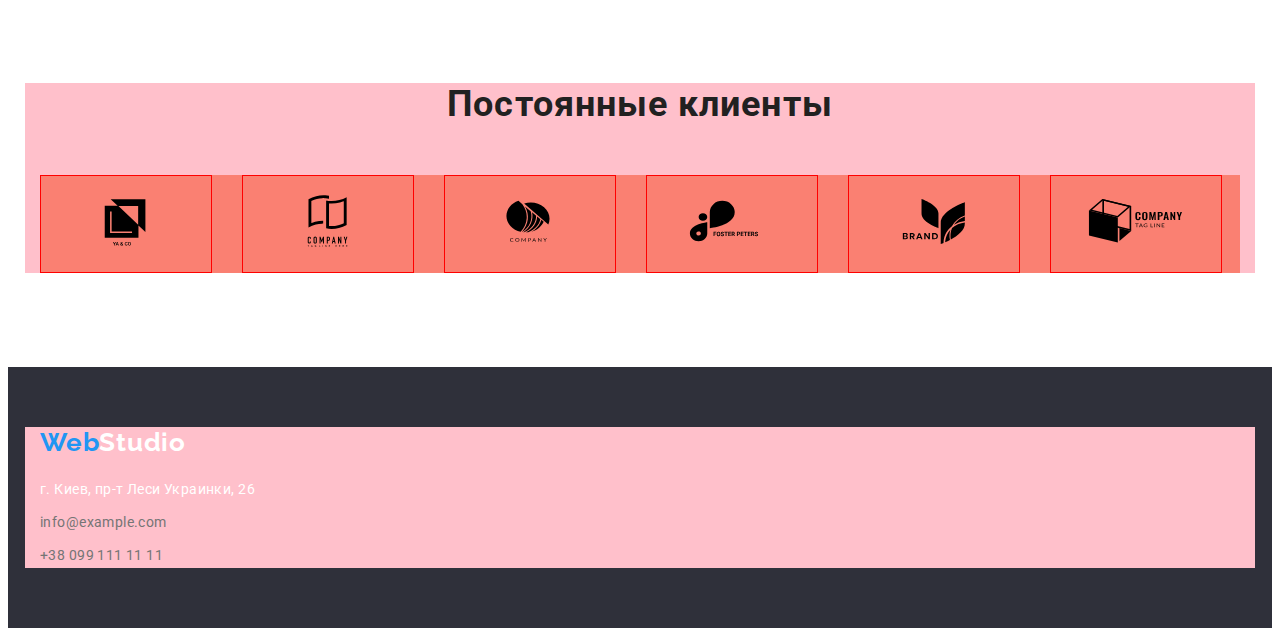
==== commit 881fef40: "+ btn in profile" ====
--- a/index.html
+++ b/index.html
@@ -117,22 +117,22 @@
               <ul class="comand-social-list list">
 
                 <li class="comand-social-item"><a class="comand-social-link link" href="">
-                  <svg class="comand-social-icon">
-                    <use href="./img/icons.svg#instagram"></use>
-                  </svg></a></li>
-                
-                <li class="comand-social-item"><a class="comand-social-link link" href="">
-                  <svg class="comand-social-icon">
-                    <use href="./img/icons.svg#twitter"></use>
-                  </svg></a></li>
-
-                <li class="comand-social-item"><a class="comand-social-link link" href="">
-                  <svg class="comand-social-icon">
-                    <use href="./img/icons.svg#facebook" ></use>
-                  </svg></a></li>
-
-                <li class="comand-social-item"><a class="comand-social-link link" href="">
-                  <svg class="comand-social-icon">
+                  <svg class="comand-social-icon" width="20" height="20">
+                    <use href="./img/icons.svg#instagram"></use>
+                  </svg></a></li>
+                
+                <li class="comand-social-item"><a class="comand-social-link link" href="">
+                  <svg class="comand-social-icon" width="20" height="20">
+                    <use href="./img/icons.svg#twitter"></use>
+                  </svg></a></li>
+
+                <li class="comand-social-item"><a class="comand-social-link link" href="">
+                  <svg class="comand-social-icon" width="20" height="20">
+                    <use href="./img/icons.svg#facebook" ></use>
+                  </svg></a></li>
+
+                <li class="comand-social-item"><a class="comand-social-link link" href="">
+                  <svg class="comand-social-icon" width="20" height="20">
                     <use href="./img/icons.svg#linkedin" ></use>
                   </svg></a></li>
               </ul>
@@ -144,7 +144,28 @@
             <div class="comand-box">
               <h3 class="comand-item-name">Ольга Репина</h3>
               <p class="comand-item-work" lang="en">Frontend Developer</p>
-          
+              <ul class="comand-social-list list">
+
+                <li class="comand-social-item"><a class="comand-social-link link" href="">
+                  <svg class="comand-social-icon" width="20" height="20">
+                    <use href="./img/icons.svg#instagram"></use>
+                  </svg></a></li>
+                
+                <li class="comand-social-item"><a class="comand-social-link link" href="">
+                  <svg class="comand-social-icon" width="20" height="20">
+                    <use href="./img/icons.svg#twitter"></use>
+                  </svg></a></li>
+
+                <li class="comand-social-item"><a class="comand-social-link link" href="">
+                  <svg class="comand-social-icon" width="20" height="20">
+                    <use href="./img/icons.svg#facebook" ></use>
+                  </svg></a></li>
+
+                <li class="comand-social-item"><a class="comand-social-link link" href="">
+                  <svg class="comand-social-icon" width="20" height="20">
+                    <use href="./img/icons.svg#linkedin" ></use>
+                  </svg></a></li>
+              </ul>
             </div>
           </li>
 
@@ -153,6 +174,28 @@
             <div class="comand-box">
               <h3 class="comand-item-name">Николай Тарасов</h3>
               <p class="comand-item-work" lang="en">Marketing</p>
+              <ul class="comand-social-list list">
+
+                <li class="comand-social-item"><a class="comand-social-link link" href="">
+                  <svg class="comand-social-icon" width="20" height="20">
+                    <use href="./img/icons.svg#instagram"></use>
+                  </svg></a></li>
+                
+                <li class="comand-social-item"><a class="comand-social-link link" href="">
+                  <svg class="comand-social-icon" width="20" height="20">
+                    <use href="./img/icons.svg#twitter"></use>
+                  </svg></a></li>
+
+                <li class="comand-social-item"><a class="comand-social-link link" href="">
+                  <svg class="comand-social-icon" width="20" height="20">
+                    <use href="./img/icons.svg#facebook" ></use>
+                  </svg></a></li>
+
+                <li class="comand-social-item"><a class="comand-social-link link" href="">
+                  <svg class="comand-social-icon" width="20" height="20">
+                    <use href="./img/icons.svg#linkedin" ></use>
+                  </svg></a></li>
+              </ul>
             </div>
           </li>
 
@@ -161,6 +204,28 @@
             <div class="comand-box">
               <h3 class="comand-item-name">Михаил Ермаков</h3>
               <p class="comand-item-work" lang="en">UI Designer</p>
+              <ul class="comand-social-list list">
+
+                <li class="comand-social-item"><a class="comand-social-link link" href="">
+                  <svg class="comand-social-icon" width="20" height="20">
+                    <use href="./img/icons.svg#instagram"></use>
+                  </svg></a></li>
+                
+                <li class="comand-social-item"><a class="comand-social-link link" href="">
+                  <svg class="comand-social-icon" width="20" height="20">
+                    <use href="./img/icons.svg#twitter"></use>
+                  </svg></a></li>
+
+                <li class="comand-social-item"><a class="comand-social-link link" href="">
+                  <svg class="comand-social-icon" width="20" height="20">
+                    <use href="./img/icons.svg#facebook" ></use>
+                  </svg></a></li>
+
+                <li class="comand-social-item"><a class="comand-social-link link" href="">
+                  <svg class="comand-social-icon" width="20" height="20">
+                    <use href="./img/icons.svg#linkedin" ></use>
+                  </svg></a></li>
+              </ul>
             </div>
           </li>
         </ul>
--- a/css/style.css
+++ b/css/style.css
@@ -343,25 +343,28 @@
     display: flex;
     justify-content: center;
 
-
-
-}
-.comand-social-item{
-    padding: 12px;
-}
-.comand-social-link{
-
-
-}
-.comand-social-icon{
-
-    display: flex;
-    width: 20px;
-    height: 20px;
-    fill: var(--social-icon);
 }
 .comand-social-item:not(:last-child){
     margin-right: 10px;
+}
+
+.comand-social-link{
+    display: flex;
+    width: 44px;
+    height: 44px;
+    padding: 12px;
+    color: var(--social-icon);
+}
+
+.comand-social-link:hover,
+.comand-social-link:focus{
+   
+    background-color: var(--accent-color);
+    border-radius: 50% 50%;
+    color: var(--hero-title-color);
+}
+.comand-social-icon{
+    fill: currentColor;
 }
 
 
@@ -482,6 +485,8 @@
 .filter-btn:focus {
     color: var(--hero-title-color);
     background-color: var(--accent-color);
+    box-shadow: 0px 3px 1px rgba(0, 0, 0, 0.1), 0px 1px 2px rgba(0, 0, 0, 0.08), 0px 2px 2px rgba(0, 0, 0, 0.12);
+
 }
 /* ----------------filter-container--------------------------------? */
 .filter-container-list{
@@ -522,6 +527,10 @@
 .filter-container-link {
     background-color: var(--hero-title-color);
 }
+.filter-container-item:focus,
+.filter-container-item:hover{
+    box-shadow: 0px 1px 1px rgba(0, 0, 0, 0.12), 0px 4px 4px rgba(0, 0, 0, 0.06), 1px 4px 6px rgba(0, 0, 0, 0.16);
+}
 .filter-box{
     padding: 20px 24px;
 }
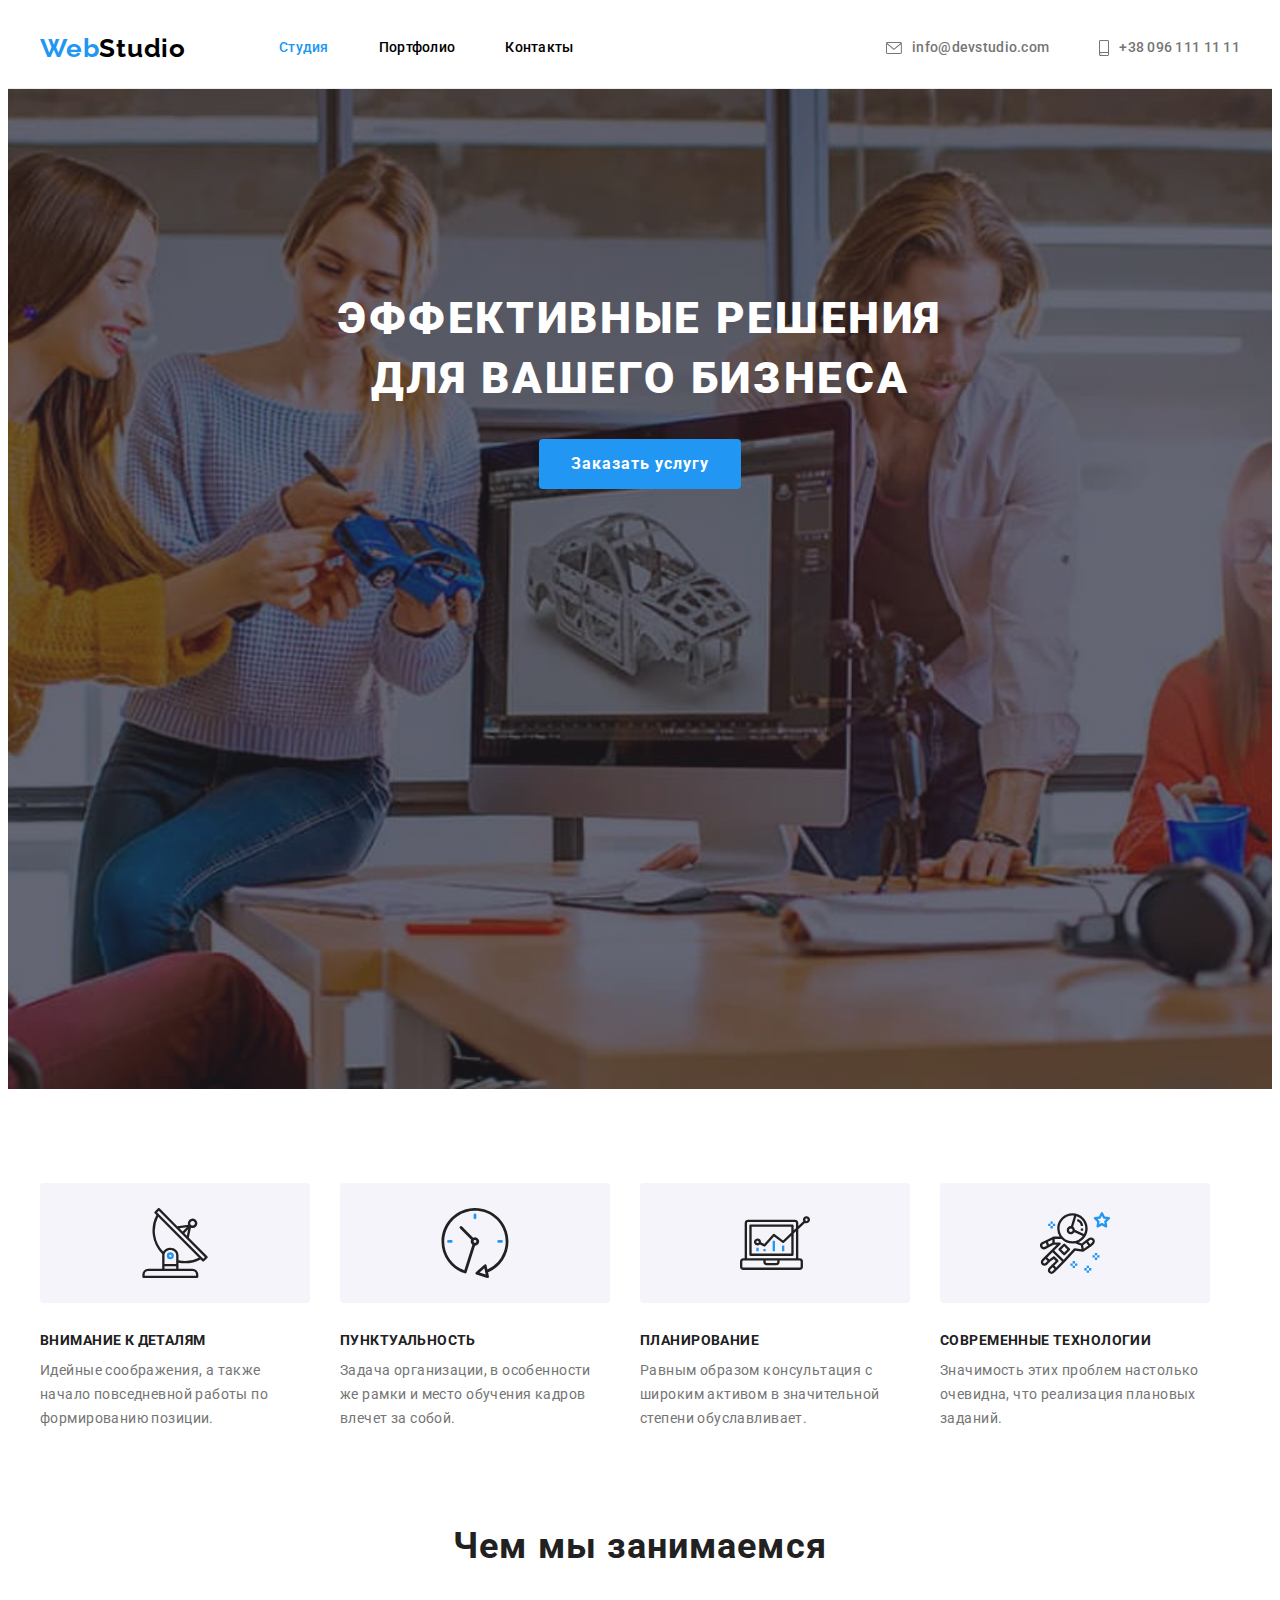
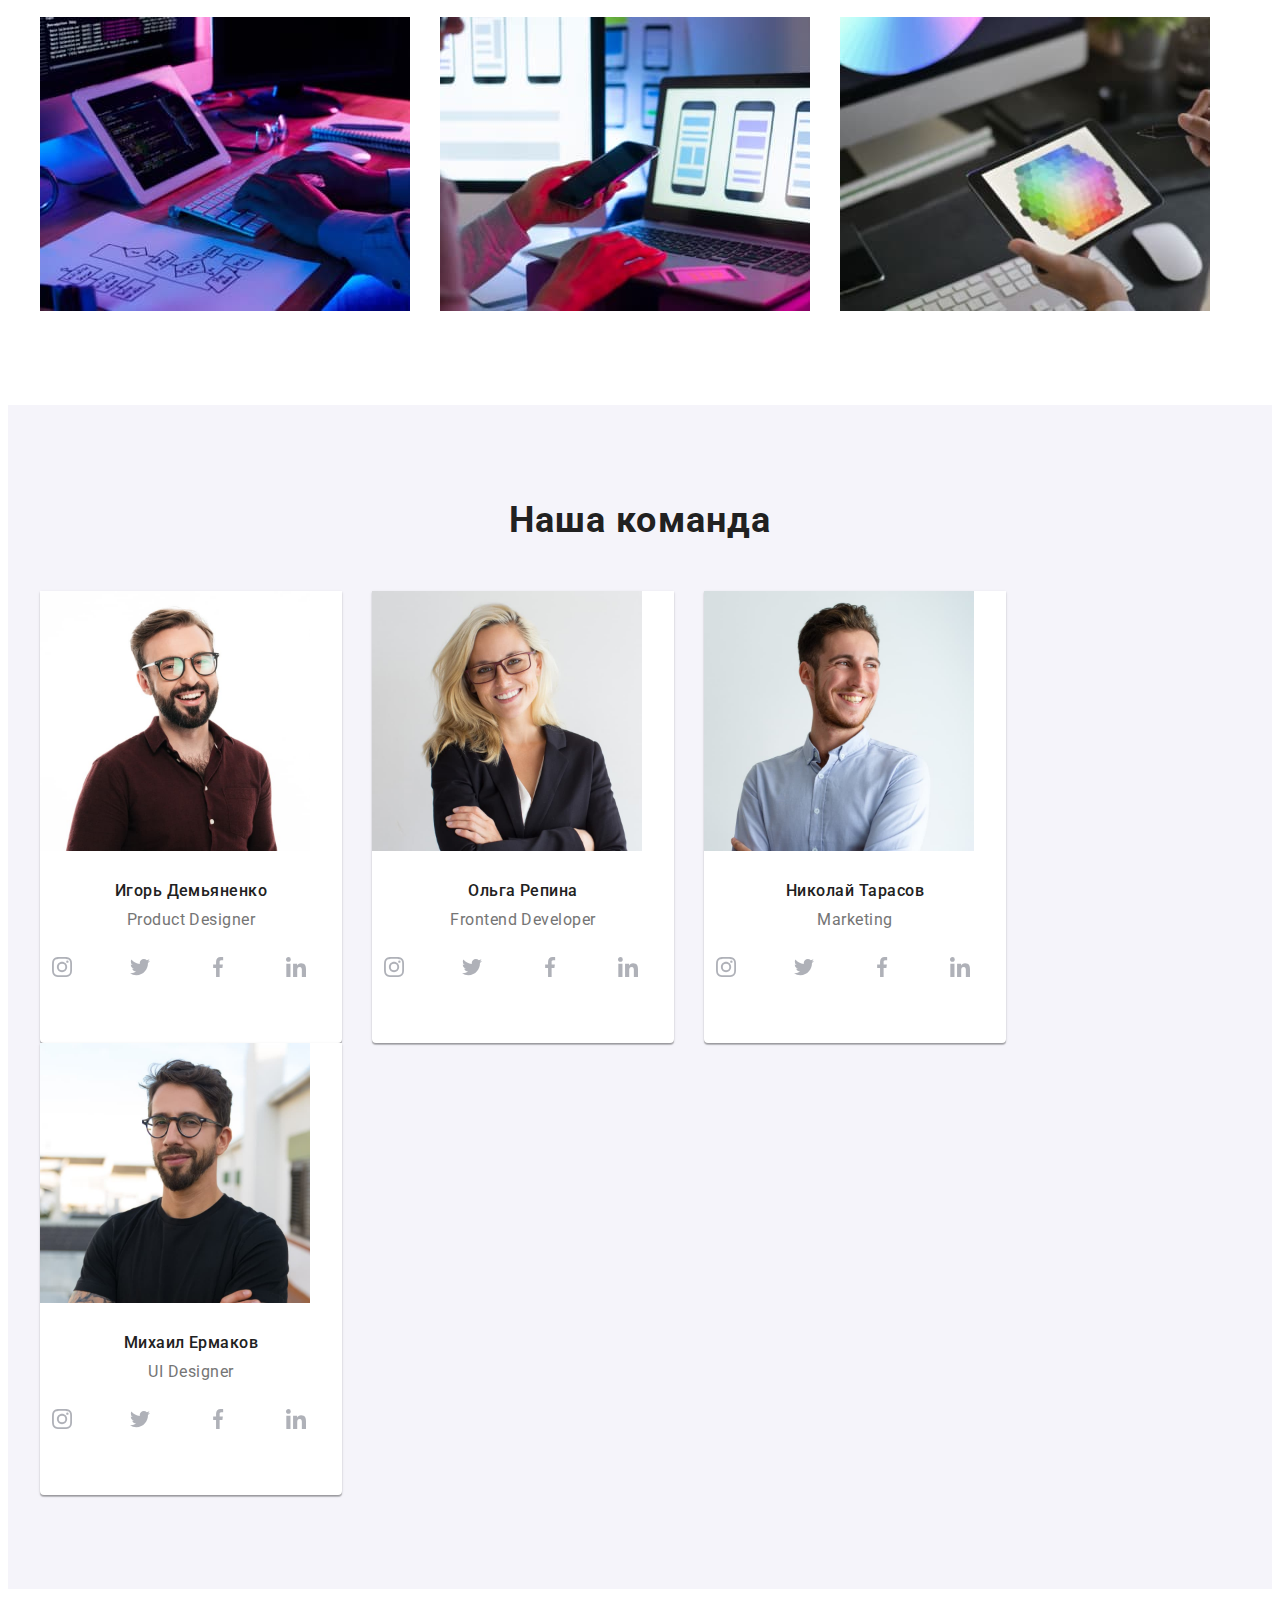
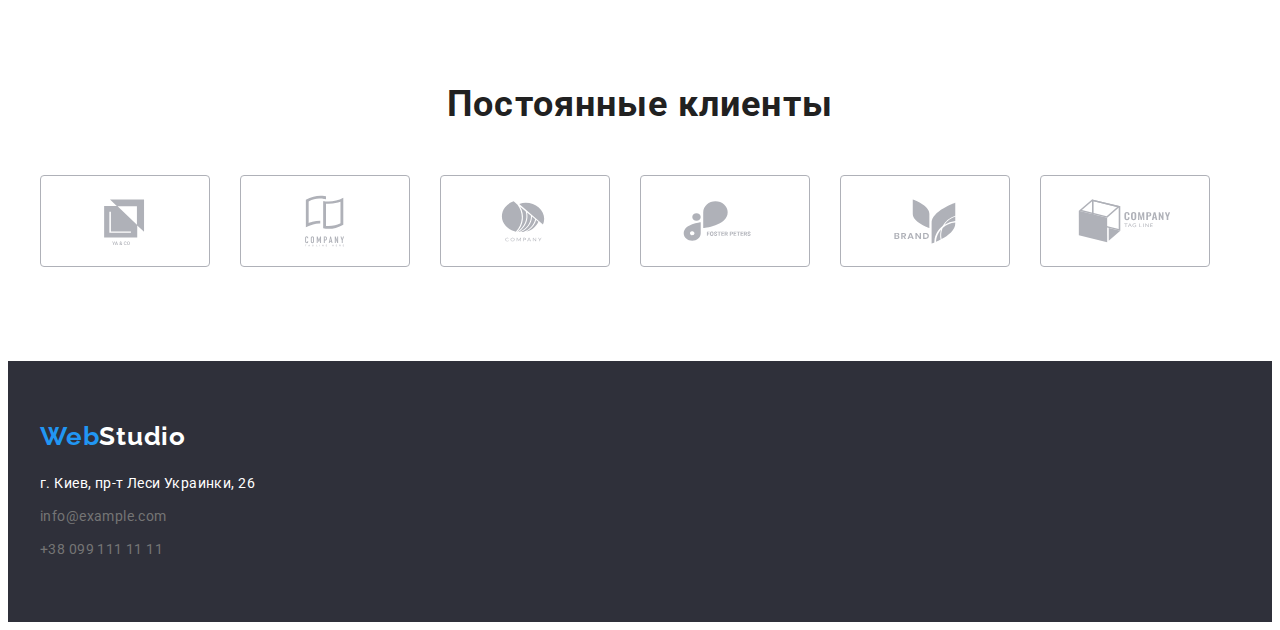
==== commit 9b1cd253: "clients" ====
--- a/index.html
+++ b/index.html
@@ -239,8 +239,7 @@
           <li class="clients-item"><a class="clients-link link" href="">
             <svg class="clients-icon" width="106" height="60">
               <use href="./img/icons.svg#client1"></use>
-            </svg> 
-          </a></li>
+            </svg></a></li>
           <li class="clients-item"><a class="clients-link link" href="">
             <svg class="clients-icon" width="106" height="60">
               <use href="./img/icons.svg#client2"></use>
--- a/css/style.css
+++ b/css/style.css
@@ -31,7 +31,7 @@
     padding-left: 15px;
     padding-right: 15px;
     margin: 0 auto;
-    background-color: pink;
+    /* background-color: pink; */
 }
 body {
     font-family: "Roboto",sans-serif;
@@ -335,10 +335,6 @@
 }
 
 
-
-
-
-
 .comand-social-list{
     display: flex;
     justify-content: center;
@@ -384,17 +380,34 @@
 
 .clients-list{
     display: flex;
-    background-color: salmon;
-    
-}
-.clients-item{
-    border: 1px solid red;
-    padding: 16px 32px;
-
-}
-.clients-item + .clients-item {
-    margin-left: 30px;
-}
+        
+}
+.clients-item:not(:last-child){
+    margin-right: 30px;
+}
+.clients-link{
+   display: flex;
+   width: 170px;
+   height: 92px;
+   padding: 16px 32px;
+
+   border: 1px solid var(--social-icon);
+   box-sizing: border-box;
+   border-radius: 4px;
+
+   color: var(--social-icon);
+}
+.clients-icon{
+   fill: currentColor;
+}
+
+.clients-link:hover,
+.clients-link:focus{
+    color: var(--accent-color);
+    border-color: var(--accent-color);
+
+}
+
 
 
 /* -------------------footer--------------------------- */
@@ -525,10 +538,12 @@
     color: var(--primary-color);
 }
 .filter-container-link {
+    display: block;
     background-color: var(--hero-title-color);
 }
-.filter-container-item:focus,
-.filter-container-item:hover{
+
+.filter-container-link:focus,
+.filter-container-link:hover{
     box-shadow: 0px 1px 1px rgba(0, 0, 0, 0.12), 0px 4px 4px rgba(0, 0, 0, 0.06), 1px 4px 6px rgba(0, 0, 0, 0.16);
 }
 .filter-box{
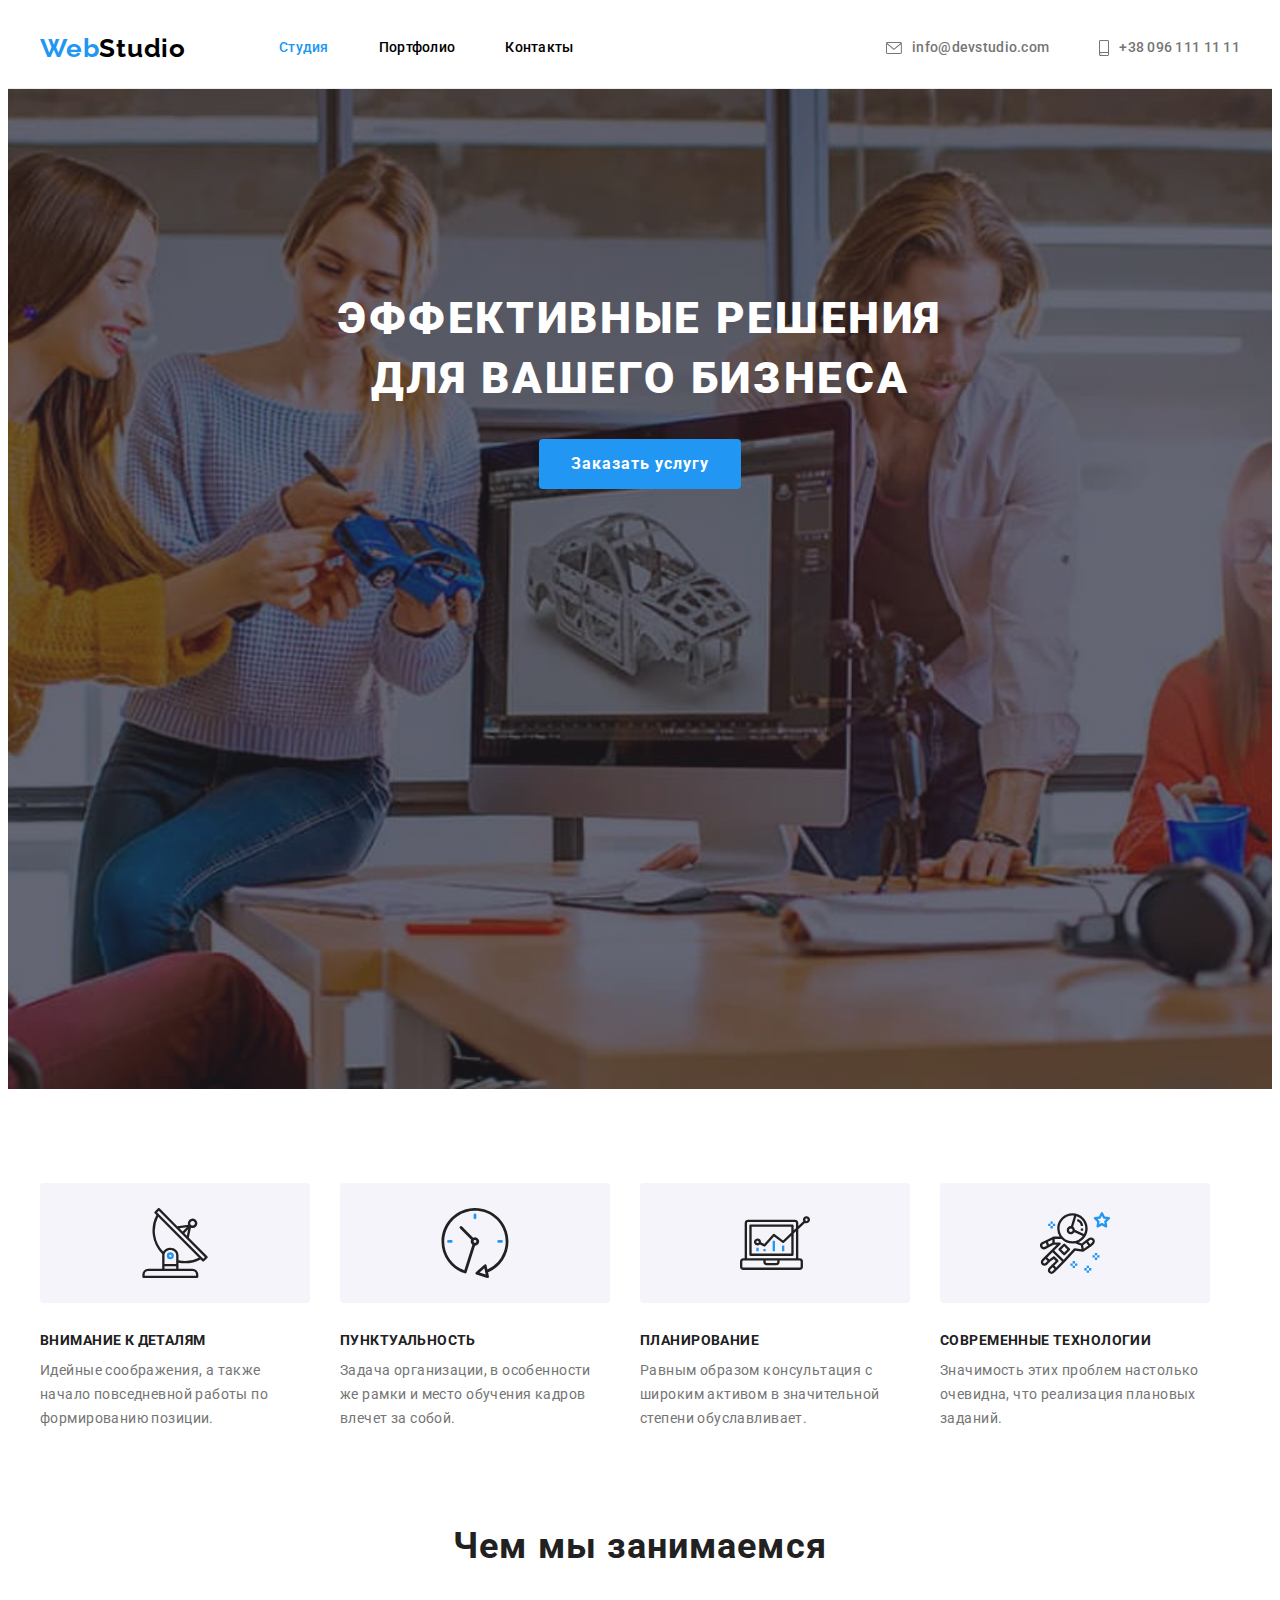
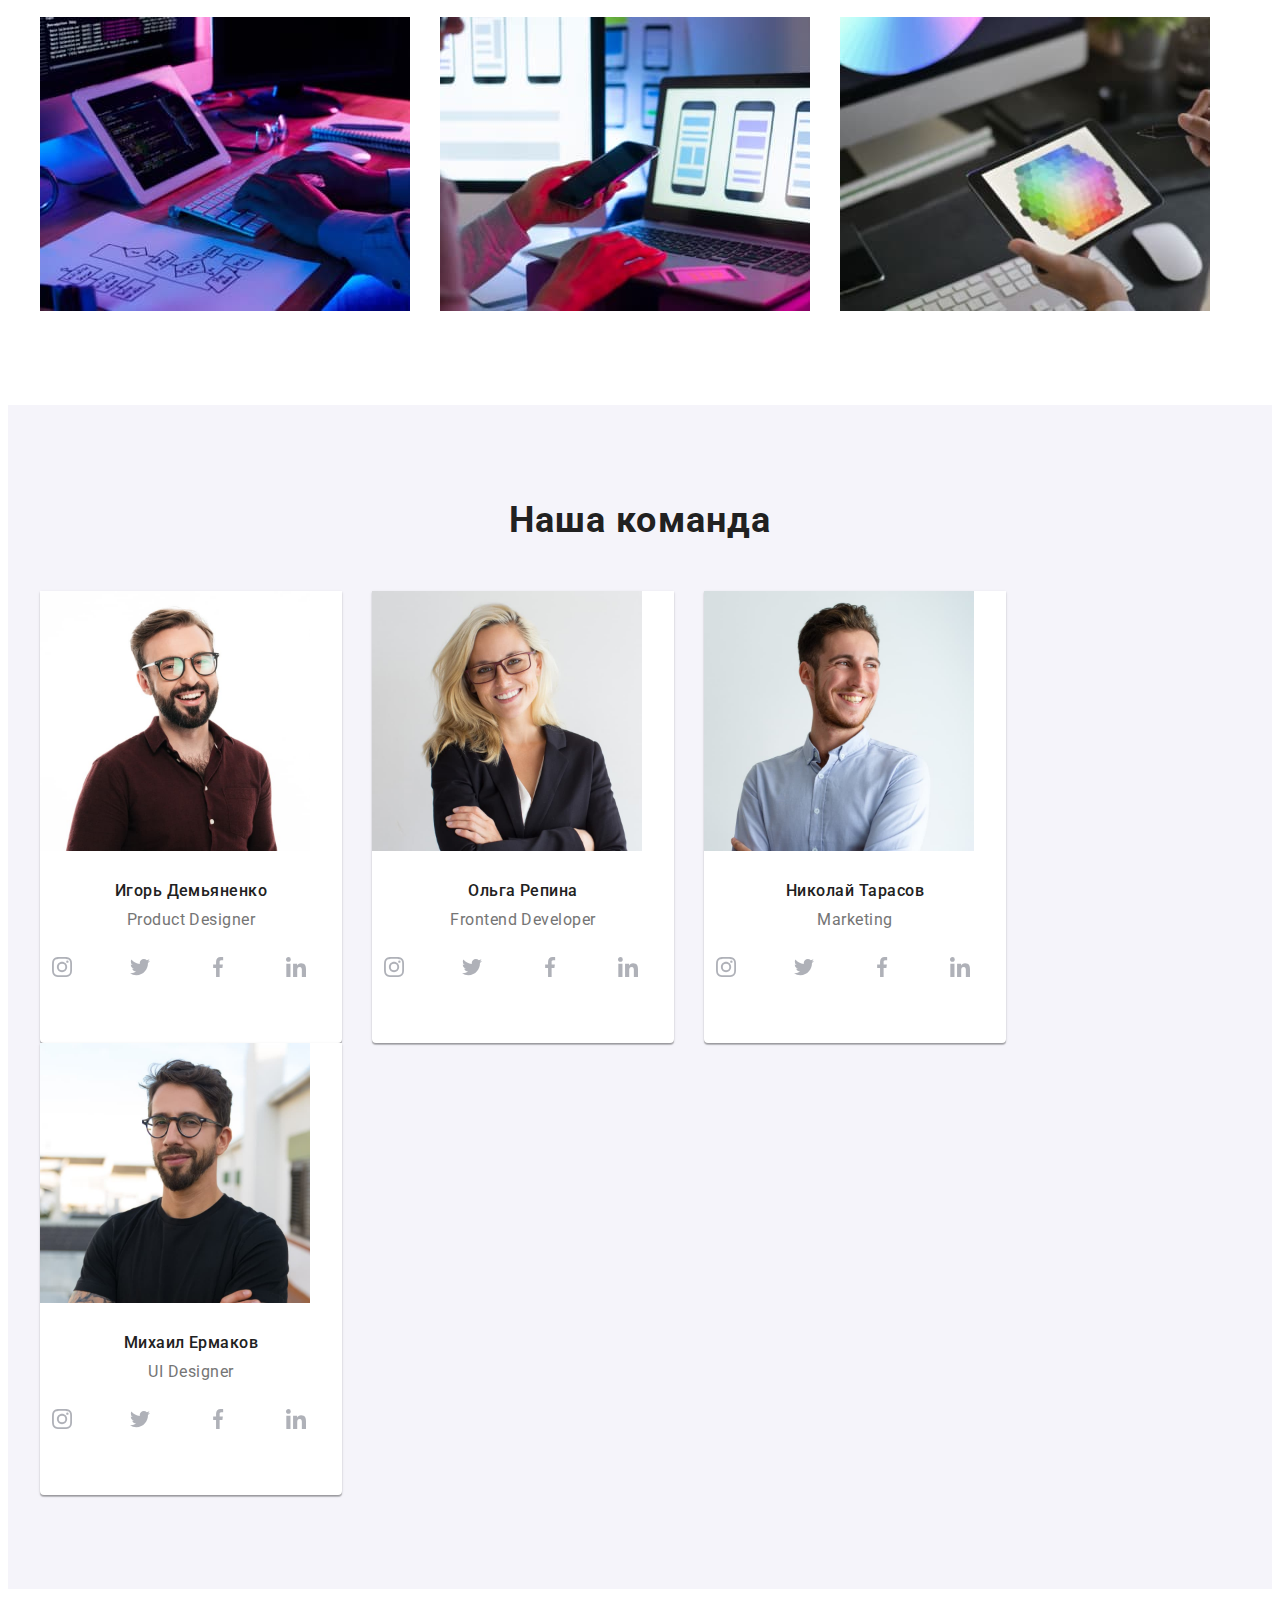
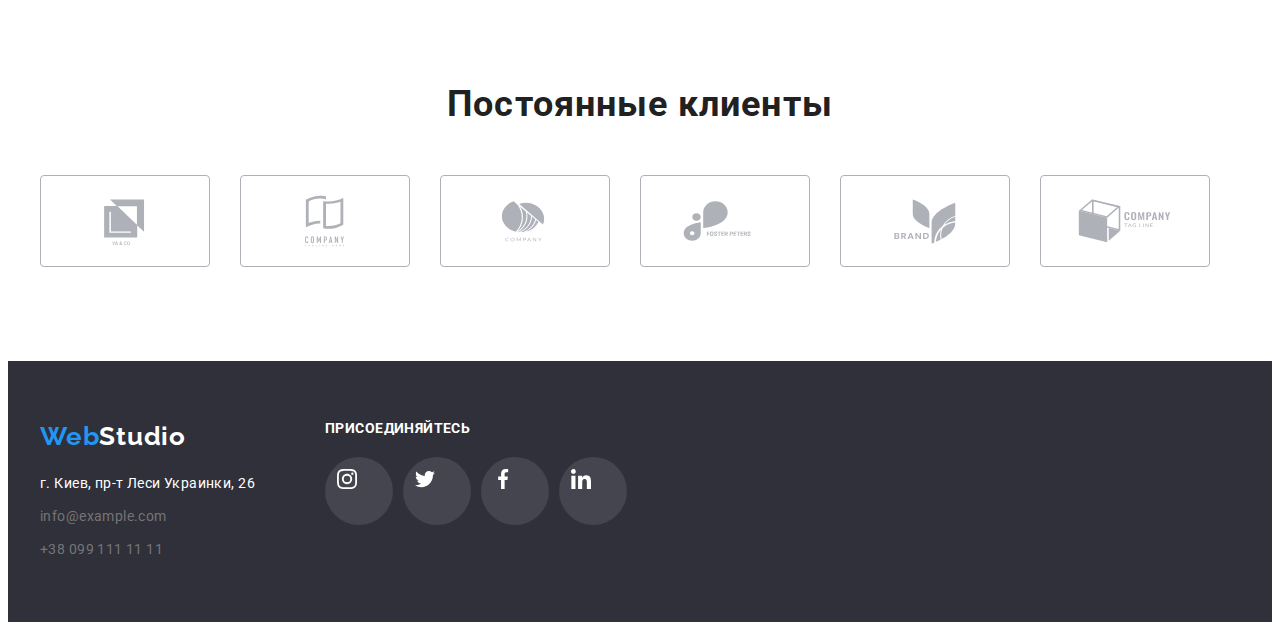
==== commit 2ab49837: "+footer" ====
--- a/index.html
+++ b/index.html
@@ -270,23 +270,50 @@
      </section>
   </main>
   <footer class="footer">
-    <div class="container">
-      <a class="footer-logo link" href="" lang="en"><span class="footer-logo-first">Web</span>Studio</a>
-      <address class="footer-address">
-      <ul class="footer-adress-list list">
-        <li class="footer-adress-item">
-          <a class="footer-adress-nav-link link" href="https://goo.gl/maps/MZJRuHexeMQYuUyE6" target="_blank" rel="noopener noreferrer">г. Киев, пр-т Леси Украинки, 26</a>
-        </li>
-
-        <li class="footer-adress-item">
-          <a class="footer-adress-link link" href="mailto:info@example.com">info@example.com</a>
-        </li>
+    <div class="general-box container">
+      <div class="footer-navigation">
+          <a class="footer-logo link" href="" lang="en"><span class="footer-logo-first">Web</span>Studio</a>
+          <address class="footer-address">
+          <ul class="footer-adress-list list">
+            <li class="footer-adress-item">
+              <a class="footer-adress-nav-link link" href="https://goo.gl/maps/MZJRuHexeMQYuUyE6" target="_blank" rel="noopener noreferrer">г. Киев, пр-т Леси Украинки, 26</a>
+            </li>
+
+            <li class="footer-adress-item">
+              <a class="footer-adress-link link" href="mailto:info@example.com">info@example.com</a>
+            </li>
+            
+            <li class="footer-adress-item">
+              <a class="footer-adress-link link" href="tel:+380991111111">+38 099 111 11 11</a>
+            </li>
+          </ul>
+        </address> 
+      </div>
+    <div class="join">
+      <p class="join-item-text">ПРИСОЕДИНЯЙТЕСЬ</p>
+      <ul class="join-list list">
+
+        <li class="join-item"><a class="join-link link" href="">
+          <svg class="join-icon" width="20" height="20">
+            <use href="./img/icons.svg#instagram"></use>
+          </svg></a></li>
         
-        <li class="footer-adress-item">
-          <a class="footer-adress-link link" href="tel:+380991111111">+38 099 111 11 11</a>
-        </li>
+        <li class="join-item"><a class="join-link link" href="">
+          <svg class="join-icon" width="20" height="20">
+            <use href="./img/icons.svg#twitter"></use>
+          </svg></a></li>
+
+        <li class="join-item"><a class="join-link link" href="">
+          <svg class="join-icon" width="20" height="20">
+            <use href="./img/icons.svg#facebook" ></use>
+          </svg></a></li>
+
+        <li class="join-item"><a class="join-link link" href="">
+          <svg class="join-icon" width="20" height="20">
+            <use href="./img/icons.svg#linkedin" ></use>
+          </svg></a></li>
       </ul>
-    </address>   
+    </div> 
     </div>
   </footer>
 </body>
--- a/css/style.css
+++ b/css/style.css
@@ -457,7 +457,50 @@
     color: var(--accent-color);
 }
 
-
+/* --------------------------- */
+.general-box{
+    display: flex;
+ 
+}
+.join{
+    margin-left: 70px;
+}
+.join-list{
+    display: flex;
+}
+.join-item-text{
+    margin-bottom: 20px;
+
+    font-style: normal;
+    font-weight: 700;
+    font-size: 14px;
+    line-height: 1.14;
+    letter-spacing: 0.03em;
+    text-transform: uppercase;
+
+    color: var(--hero-title-color);
+}
+.join-link{
+    display: flex;
+    width: 44px;
+    height: 44px;
+    padding: 12px;
+    border-radius: 50% 50%;
+
+    background: rgba(255, 255, 255, 0.1);
+   
+    color: var(--hero-title-color);
+}
+.join-link:hover,
+.join-link:focus{
+    background: var(--accent-color);
+}
+.join-icon{
+    fill: currentColor;
+}
+.join-item:not(:last-child){
+    margin-right: 10px;
+}
 
 /* -------------------PORTFOLIO.HTML--------------------------- */
 
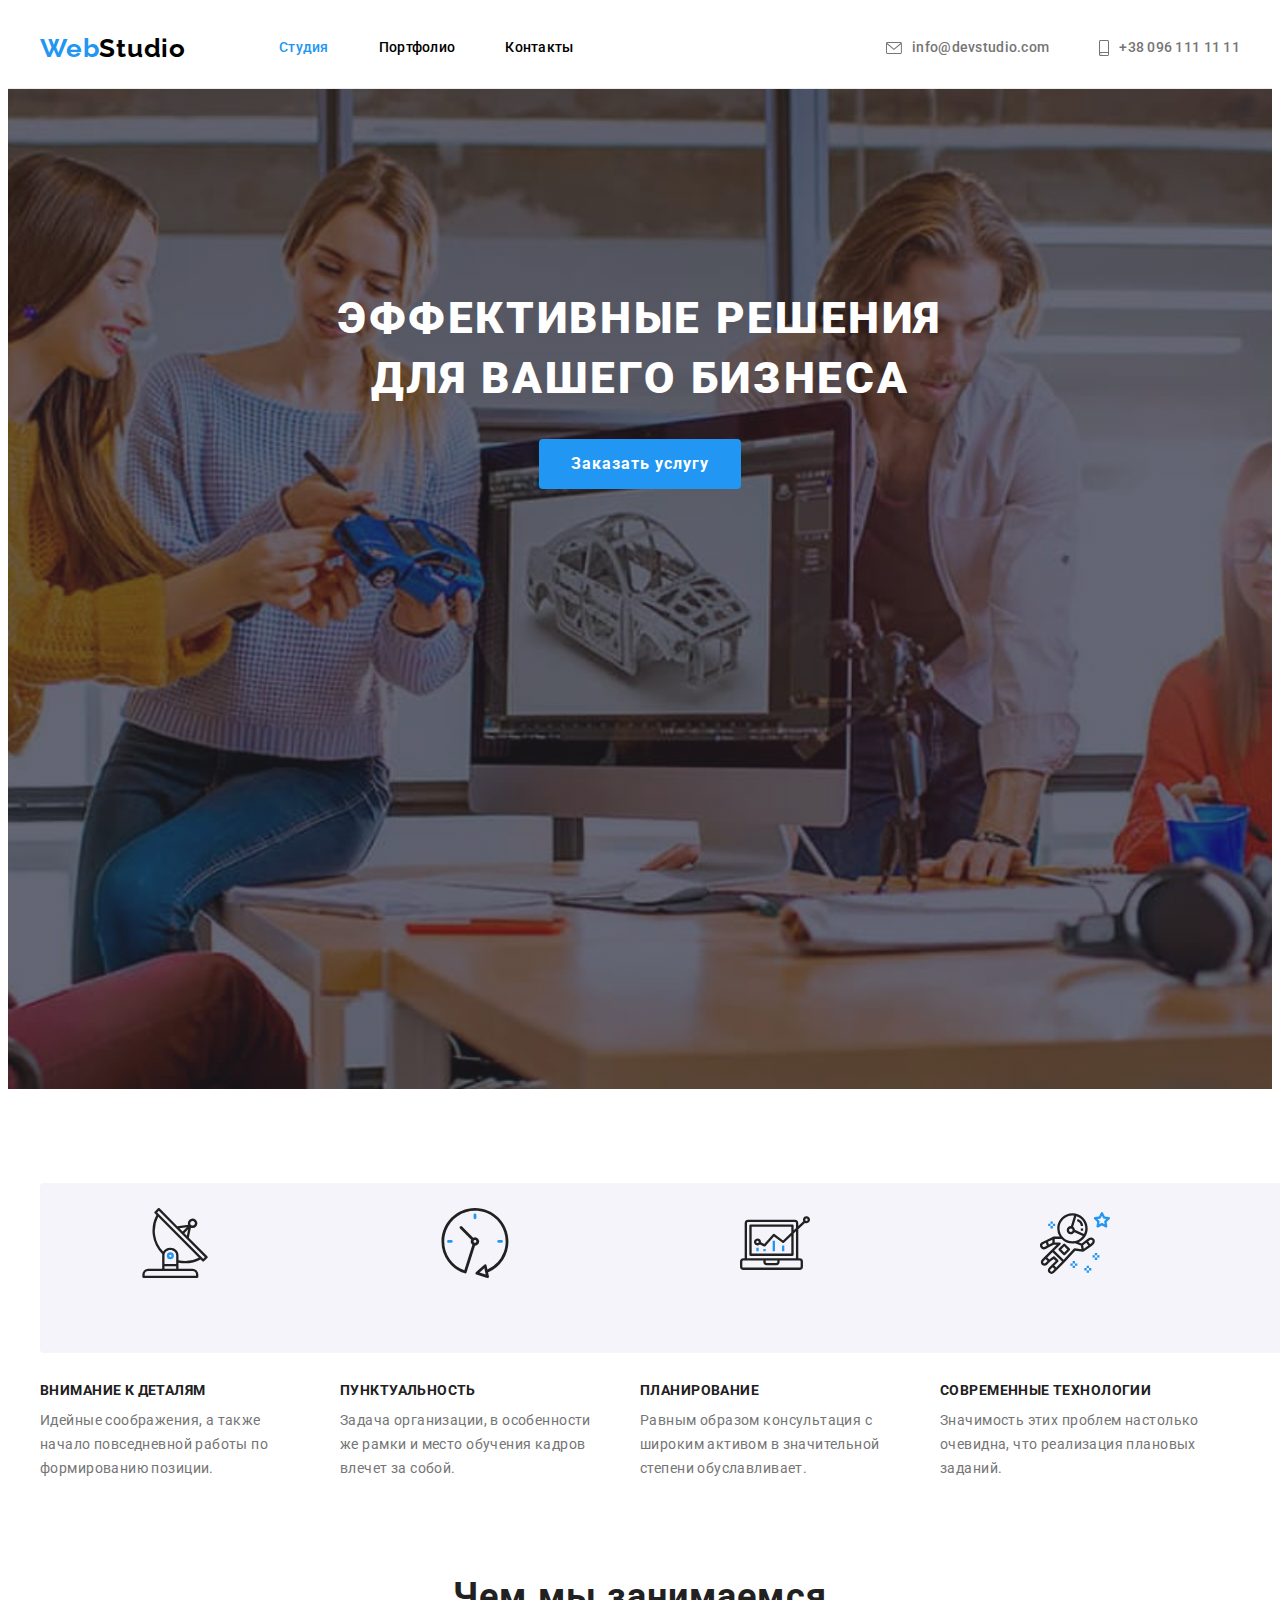
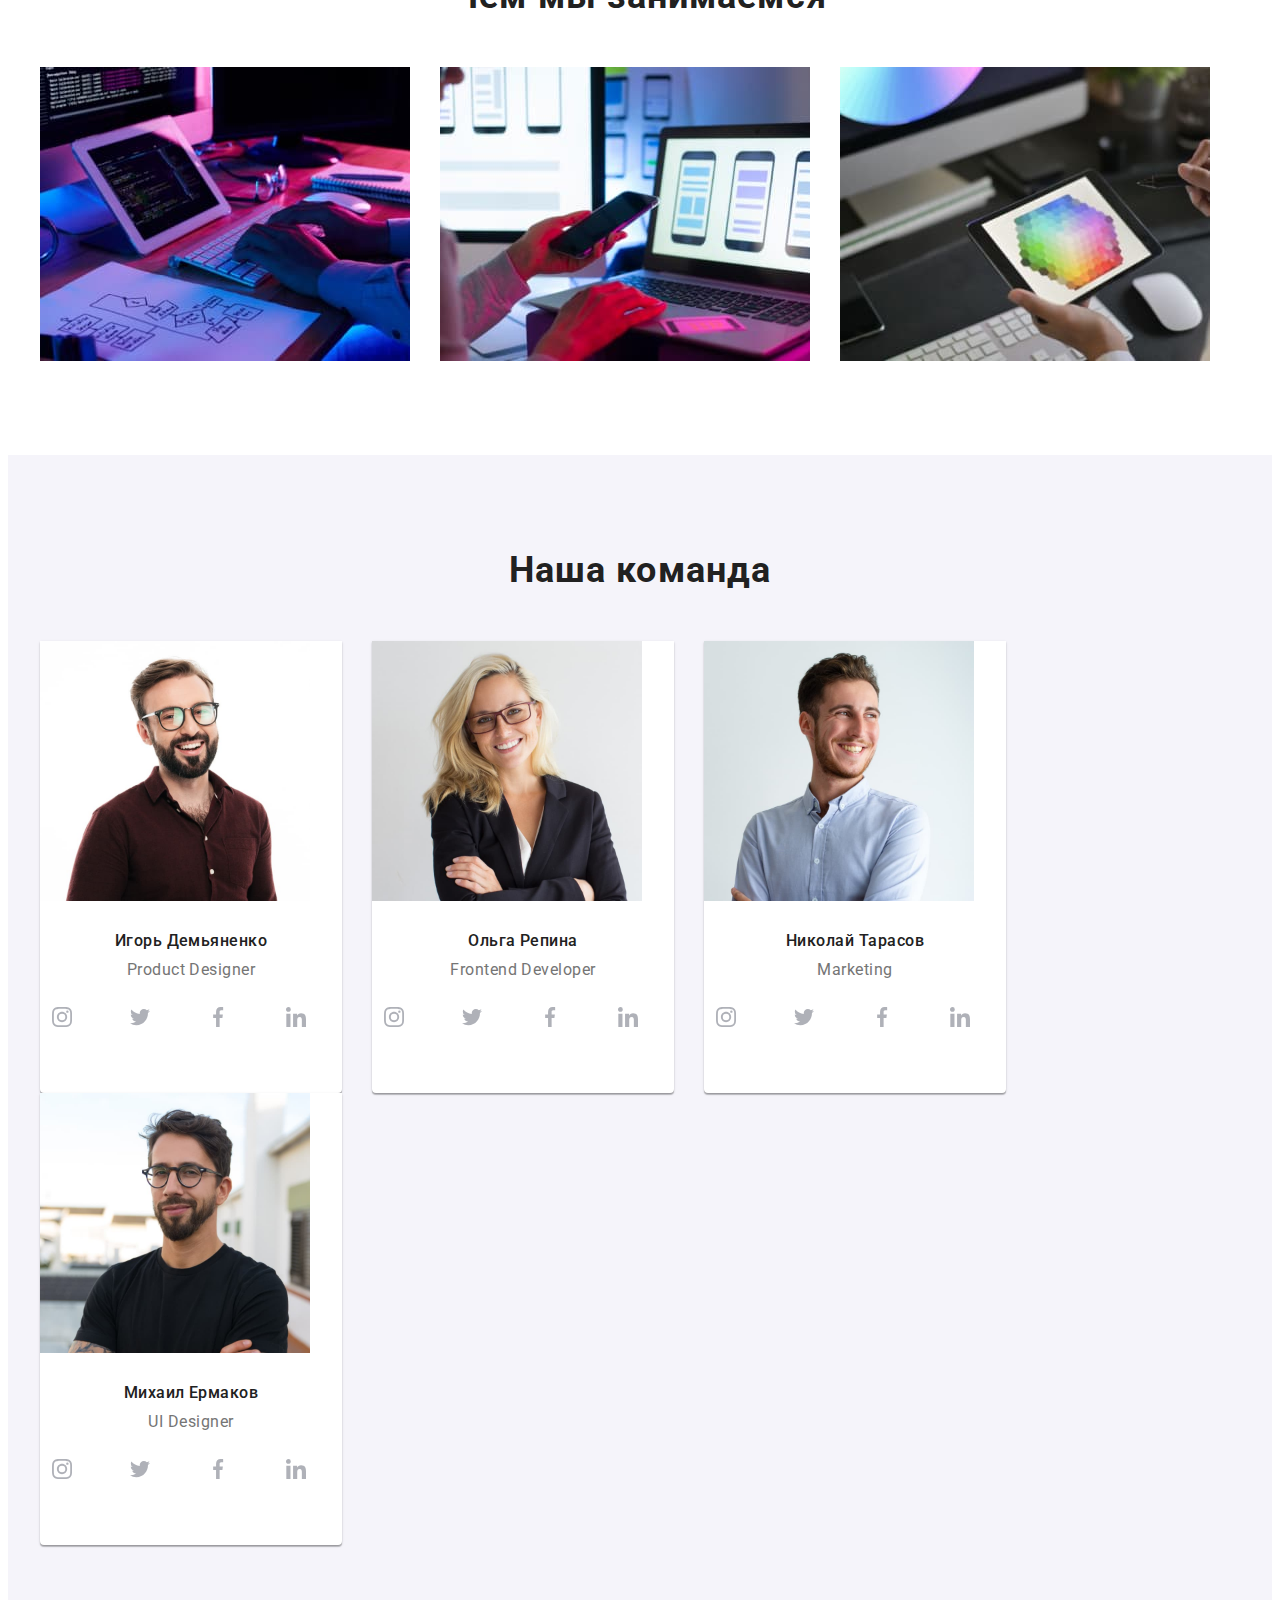
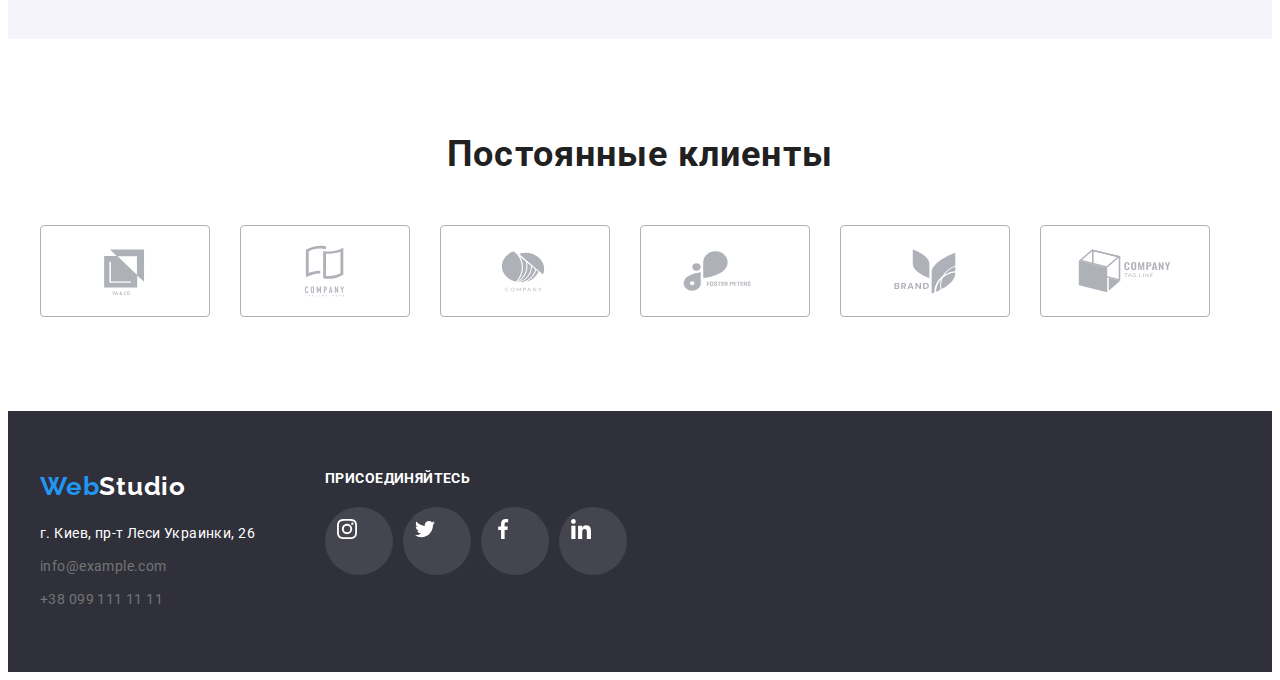
==== commit c0f3cc87: "Final version" ====
--- a/index.html
+++ b/index.html
@@ -53,7 +53,7 @@
         <ul class="about-list list">
           <li class="about-item">
             <div class="about-item-icon">
-              <svg class="about-icon">
+              <svg class="about-icon" width="70" height="70">
                 <use href="./img/icons.svg#antenna" ></use>
               </svg>
             </div class="about-item-icon">
@@ -63,7 +63,7 @@
 
           <li class="about-item">
             <div class="about-item-icon">
-              <svg class="about-icon">
+              <svg class="about-icon" width="70" height="70">
                 <use href="./img/icons.svg#clock"></use>
               </svg>
             </div class="about-item-icon">
@@ -73,7 +73,7 @@
 
           <li class="about-item">
             <div class="about-item-icon">
-              <svg class="about-icon">
+              <svg class="about-icon" width="70" height="70">
                 <use href="./img/icons.svg#diagram"></use>
               </svg>
             </div>
@@ -83,7 +83,7 @@
 
           <li class="about-item">
             <div class="about-item-icon">
-              <svg class="about-icon">
+              <svg class="about-icon" width="70" height="70">
                 <use href="./img/icons.svg#astronaut"></use>
               </svg>
             </div>
--- a/css/style.css
+++ b/css/style.css
@@ -234,17 +234,15 @@
     margin-right: 30px;
 }
 .about-item-icon{
+    display: flex;
+    width: 270px;
+    height: 120px;
     padding: 25px 100px;
     background-color: var(--background-about-icon);
     margin-bottom: 30px;
     border-radius: 4px;
 }
-.about-icon{
-    display: flex;
-
-    width: 70px;
-    height: 70px;
-}
+
 .about-item-title {
     margin-bottom: 10px;
 
@@ -380,11 +378,20 @@
 
 .clients-list{
     display: flex;
+    flex-wrap: wrap;
+
+    margin-left:-30px;
+    margin-top: -30px;
         
 }
-.clients-item:not(:last-child){
-    margin-right: 30px;
-}
+.clients-item{
+    margin: 0;
+    padding: 0;
+    flex-basis: calc(100% / 6 -30px);
+    margin-left: 30px;
+    margin-top: 30px;
+}
+
 .clients-link{
    display: flex;
    width: 170px;
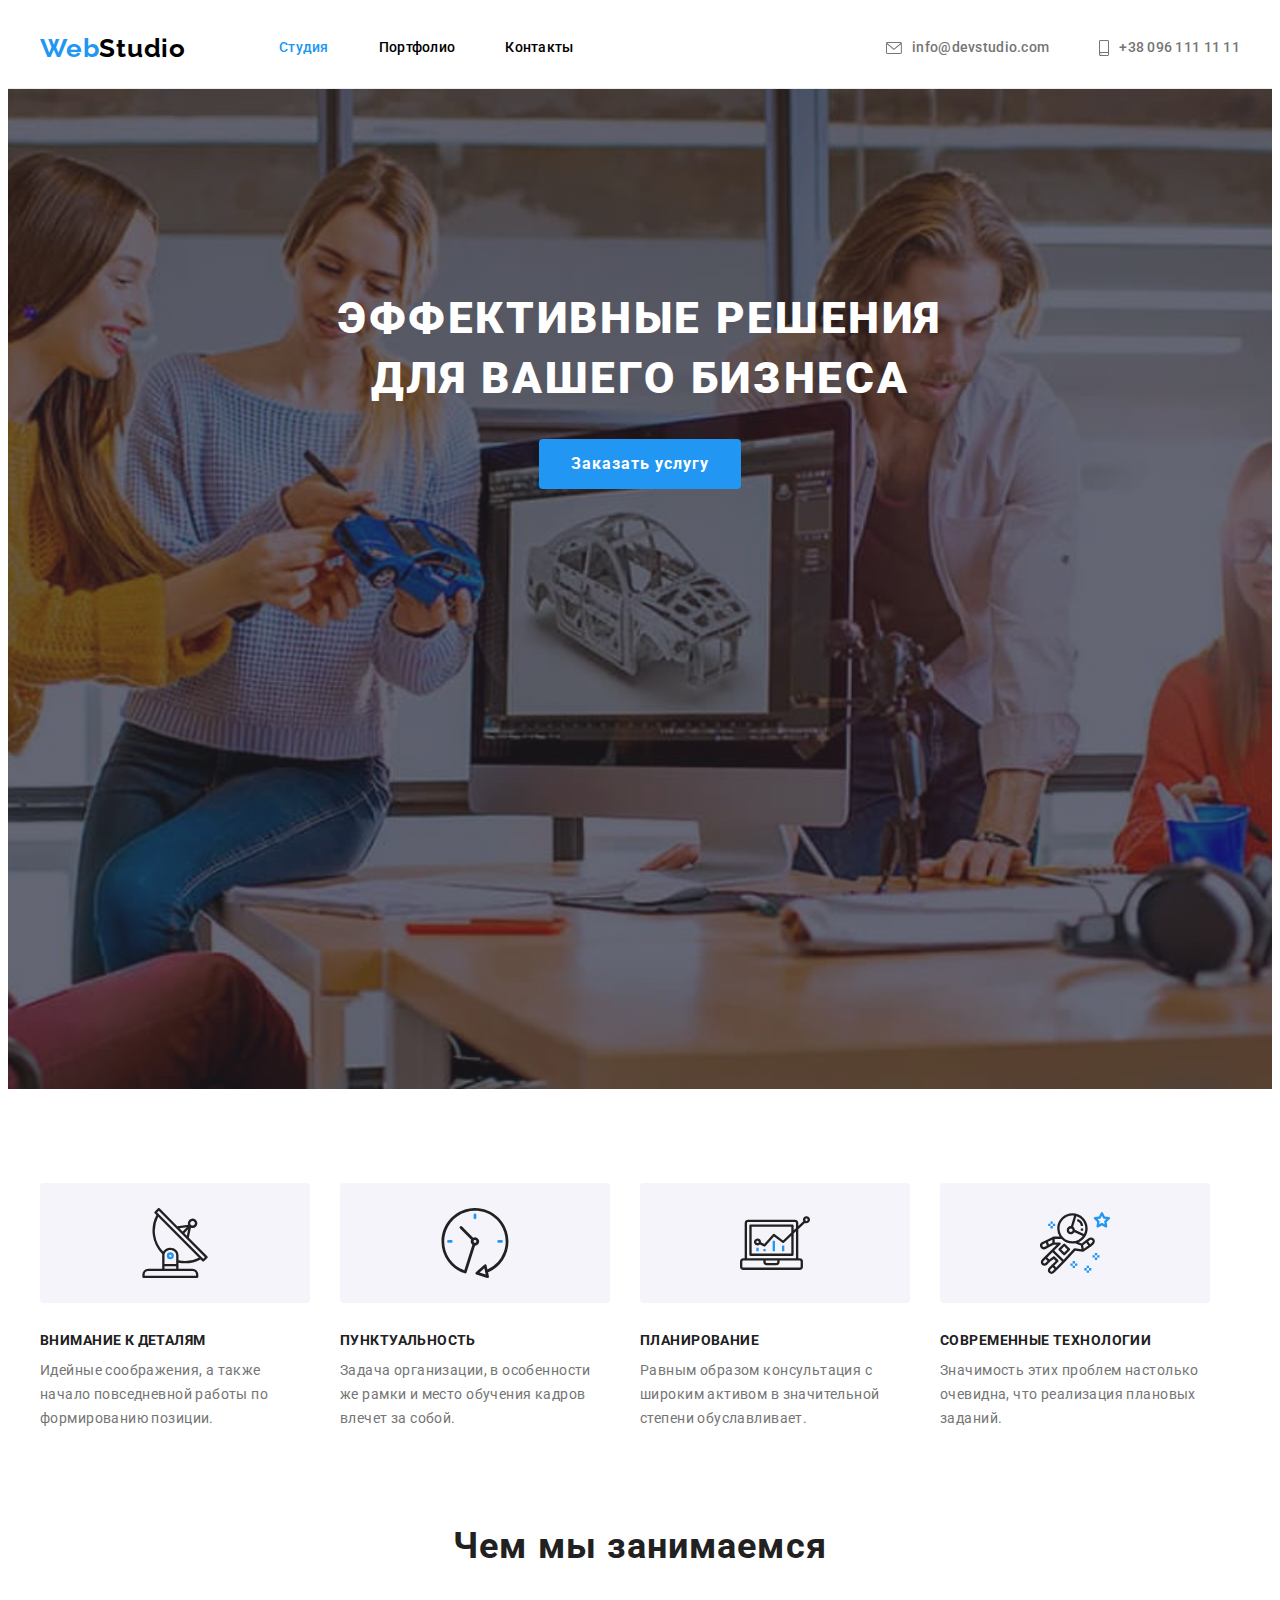
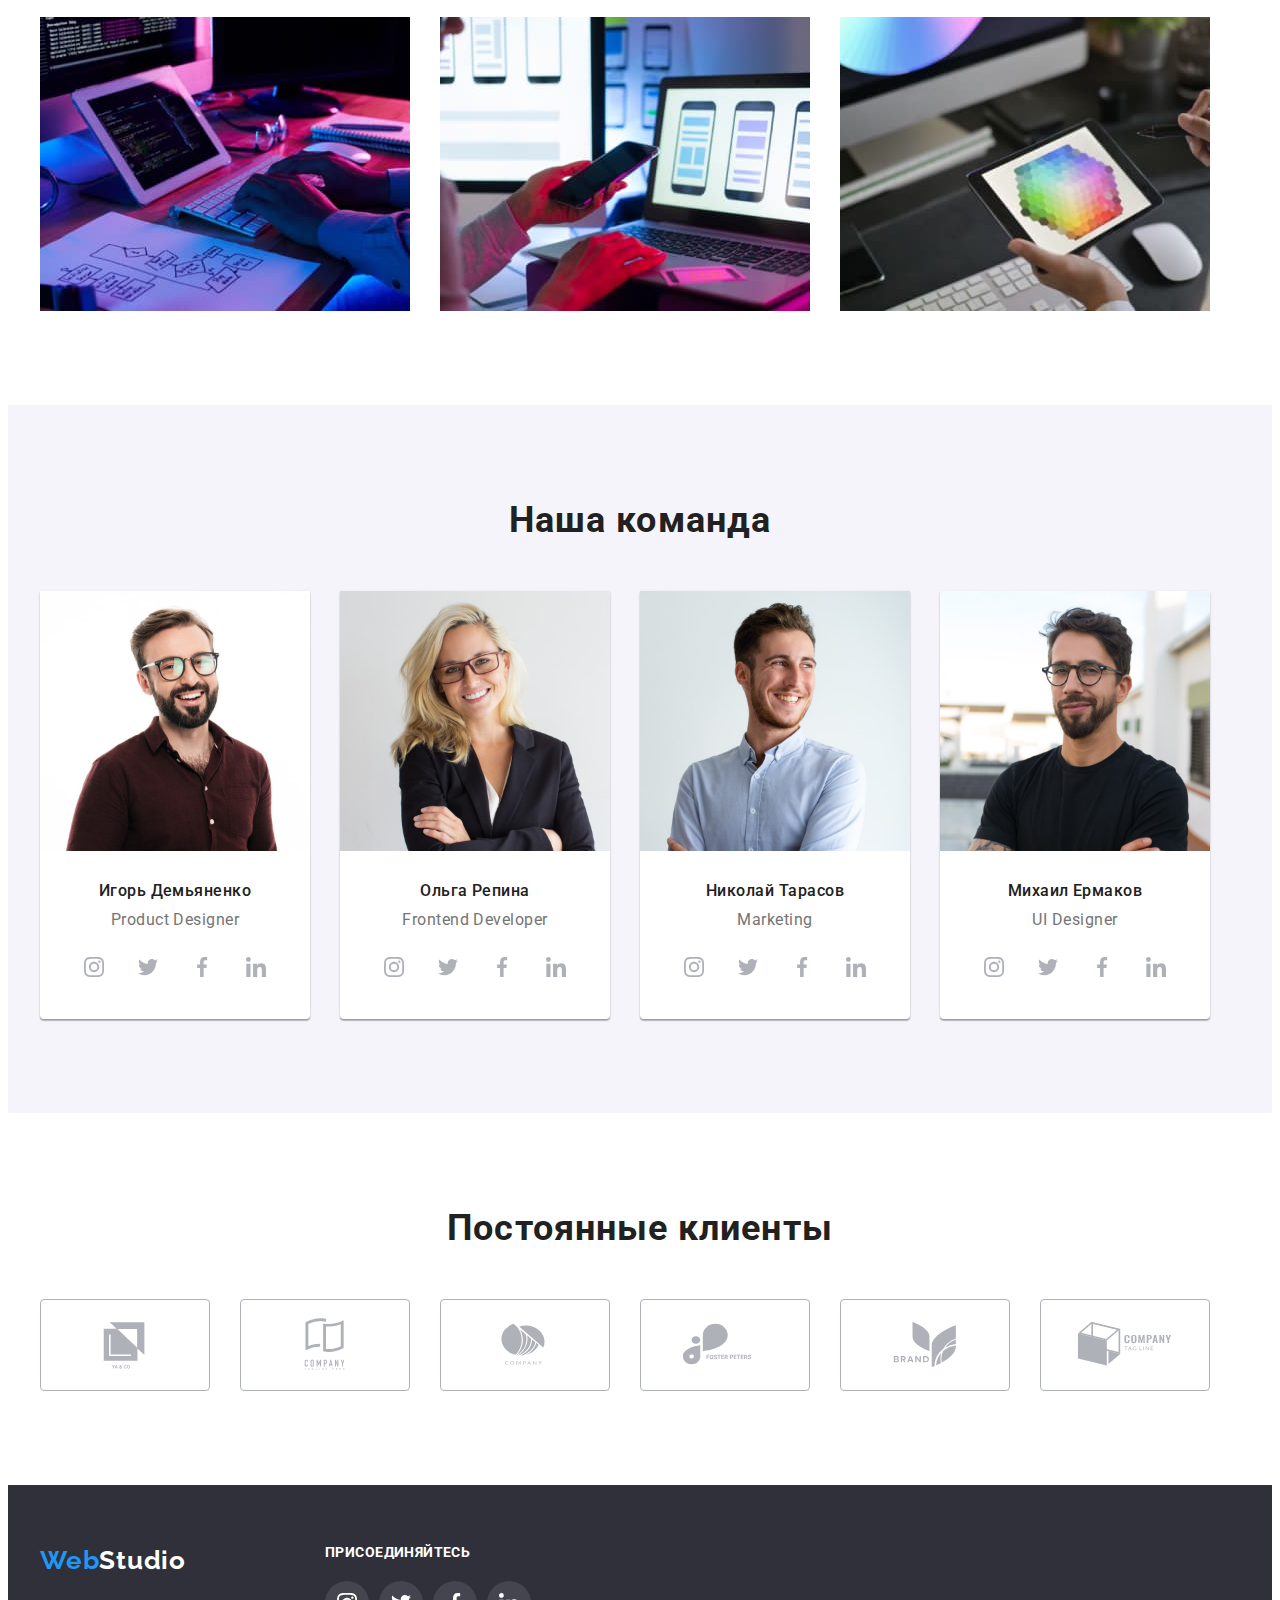
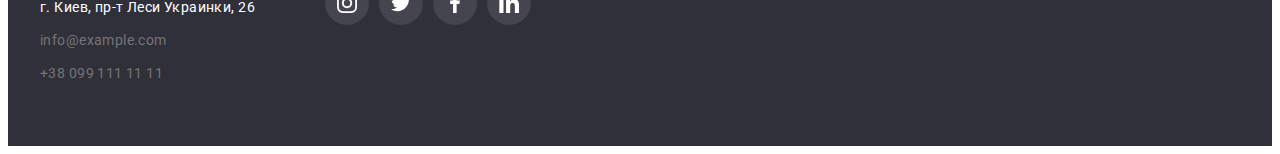
==== commit 7bcaca61: "переделано все кроме футера" ====
--- a/index.html
+++ b/index.html
@@ -51,12 +51,13 @@
       <div class="container">
         <h2 class="about-title visually-hidden">Секция о работе</h2> <!-- скрытый заголовок -->
         <ul class="about-list list">
+          
           <li class="about-item">
             <div class="about-item-icon">
               <svg class="about-icon" width="70" height="70">
                 <use href="./img/icons.svg#antenna" ></use>
               </svg>
-            </div class="about-item-icon">
+            </div >
             <h3 class="about-item-title">Внимание к деталям</h3>
             <p class="about-item-text">Идейные соображения, а также начало повседневной работы по формированию позиции.</p>
           </li>
@@ -66,7 +67,7 @@
               <svg class="about-icon" width="70" height="70">
                 <use href="./img/icons.svg#clock"></use>
               </svg>
-            </div class="about-item-icon">
+            </div >
             <h3 class="about-item-title">Пунктуальность</h3>
             <p class="about-item-text">Задача организации, в особенности же рамки и место обучения кадров влечет за собой.</p>
           </li>
--- a/css/style.css
+++ b/css/style.css
@@ -88,6 +88,8 @@
 .header-logo {
     margin-right: 93px;
 
+    padding-top: 24px;
+    padding-bottom: 24px;  
     font-family: Raleway;
     font-weight: 700;
     font-size: 26px;
@@ -95,6 +97,7 @@
     letter-spacing: 0.03em;
     color: var(--header-logo-color);
 }
+
 .header-logo-first {
     color: var(--accent-color);
 }
@@ -237,7 +240,9 @@
     display: flex;
     width: 270px;
     height: 120px;
-    padding: 25px 100px;
+    justify-content: center;
+    align-items: center;
+    /* padding: 25px 100px; */
     background-color: var(--background-about-icon);
     margin-bottom: 30px;
     border-radius: 4px;
@@ -346,7 +351,9 @@
     display: flex;
     width: 44px;
     height: 44px;
-    padding: 12px;
+    justify-content: center;
+    align-items: center; 
+
     color: var(--social-icon);
 }
 
@@ -396,8 +403,9 @@
    display: flex;
    width: 170px;
    height: 92px;
-   padding: 16px 32px;
-
+   justify-content: center;
+   align-items: center;
+ 
    border: 1px solid var(--social-icon);
    box-sizing: border-box;
    border-radius: 4px;
@@ -467,6 +475,8 @@
 /* --------------------------- */
 .general-box{
     display: flex;
+  
+
  
 }
 .join{
@@ -491,7 +501,9 @@
     display: flex;
     width: 44px;
     height: 44px;
-    padding: 12px;
+
+    justify-content: center;
+    align-items: center;
     border-radius: 50% 50%;
 
     background: rgba(255, 255, 255, 0.1);
